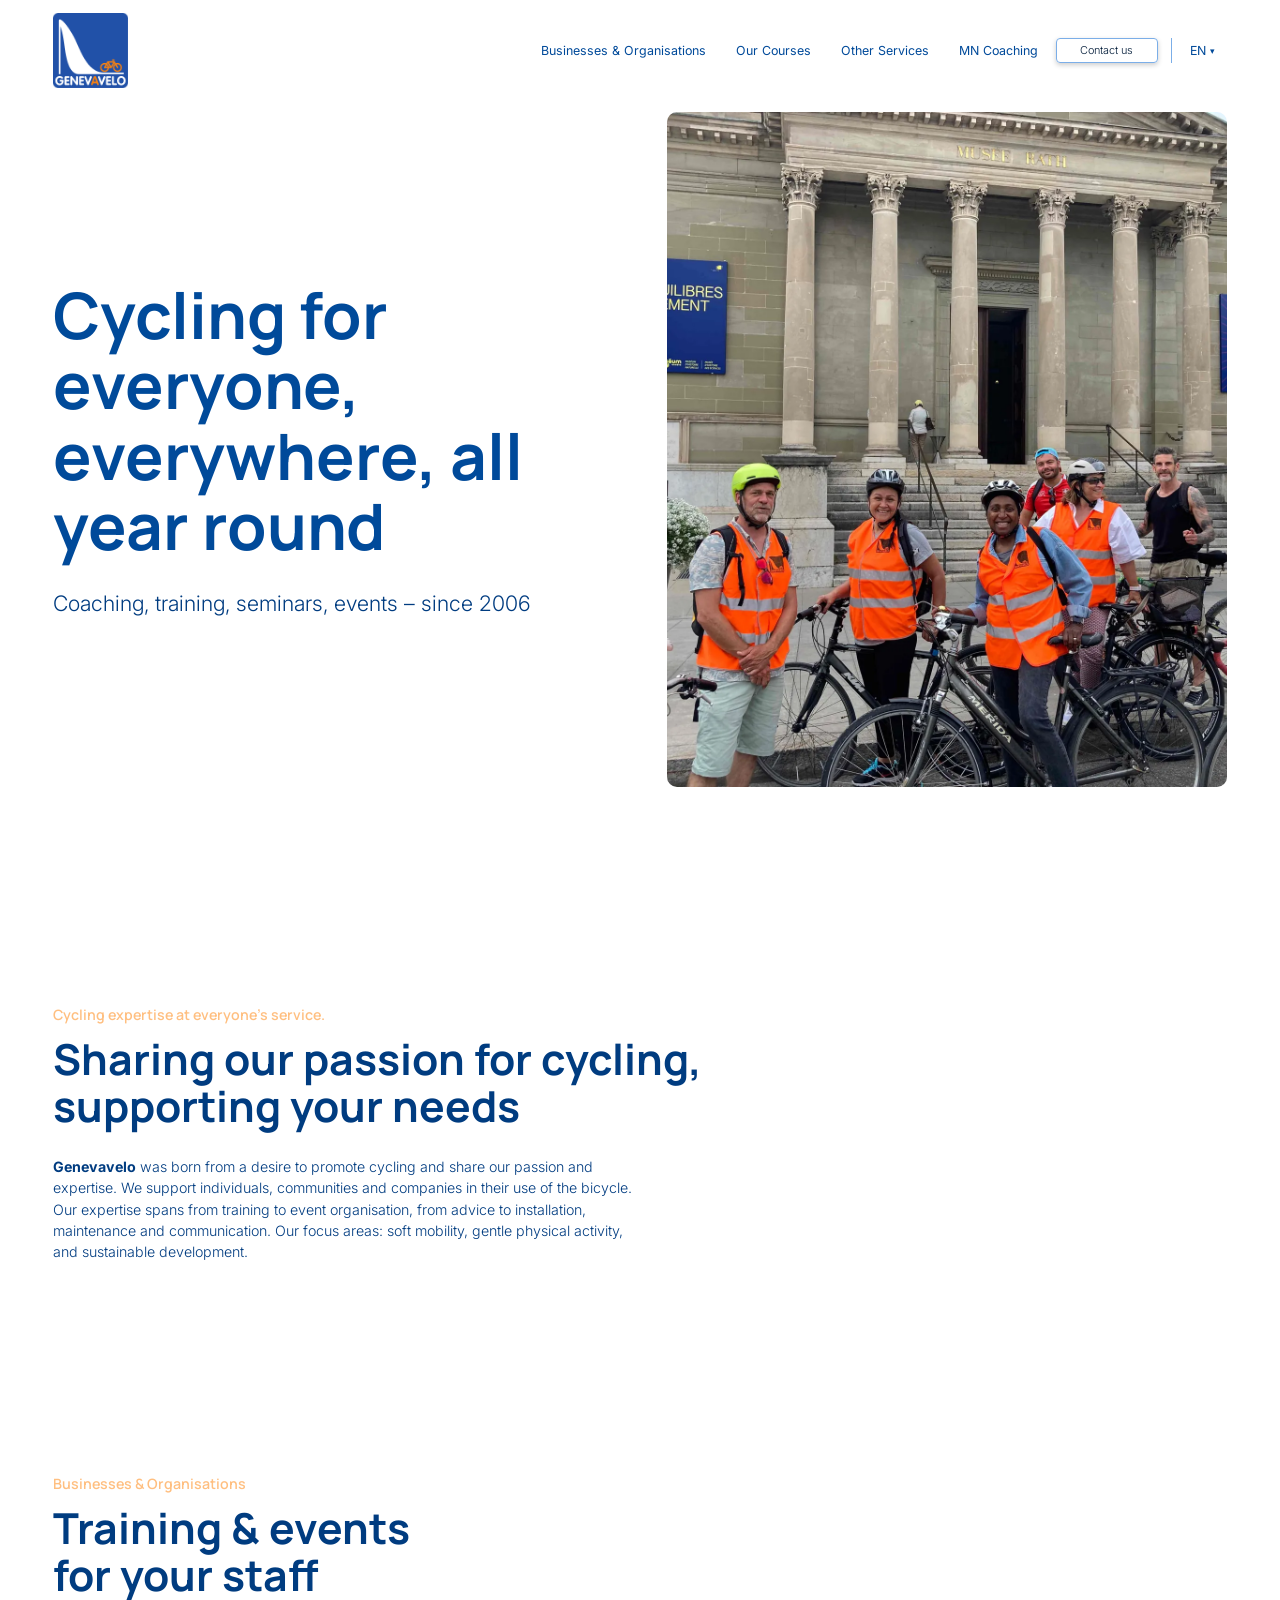
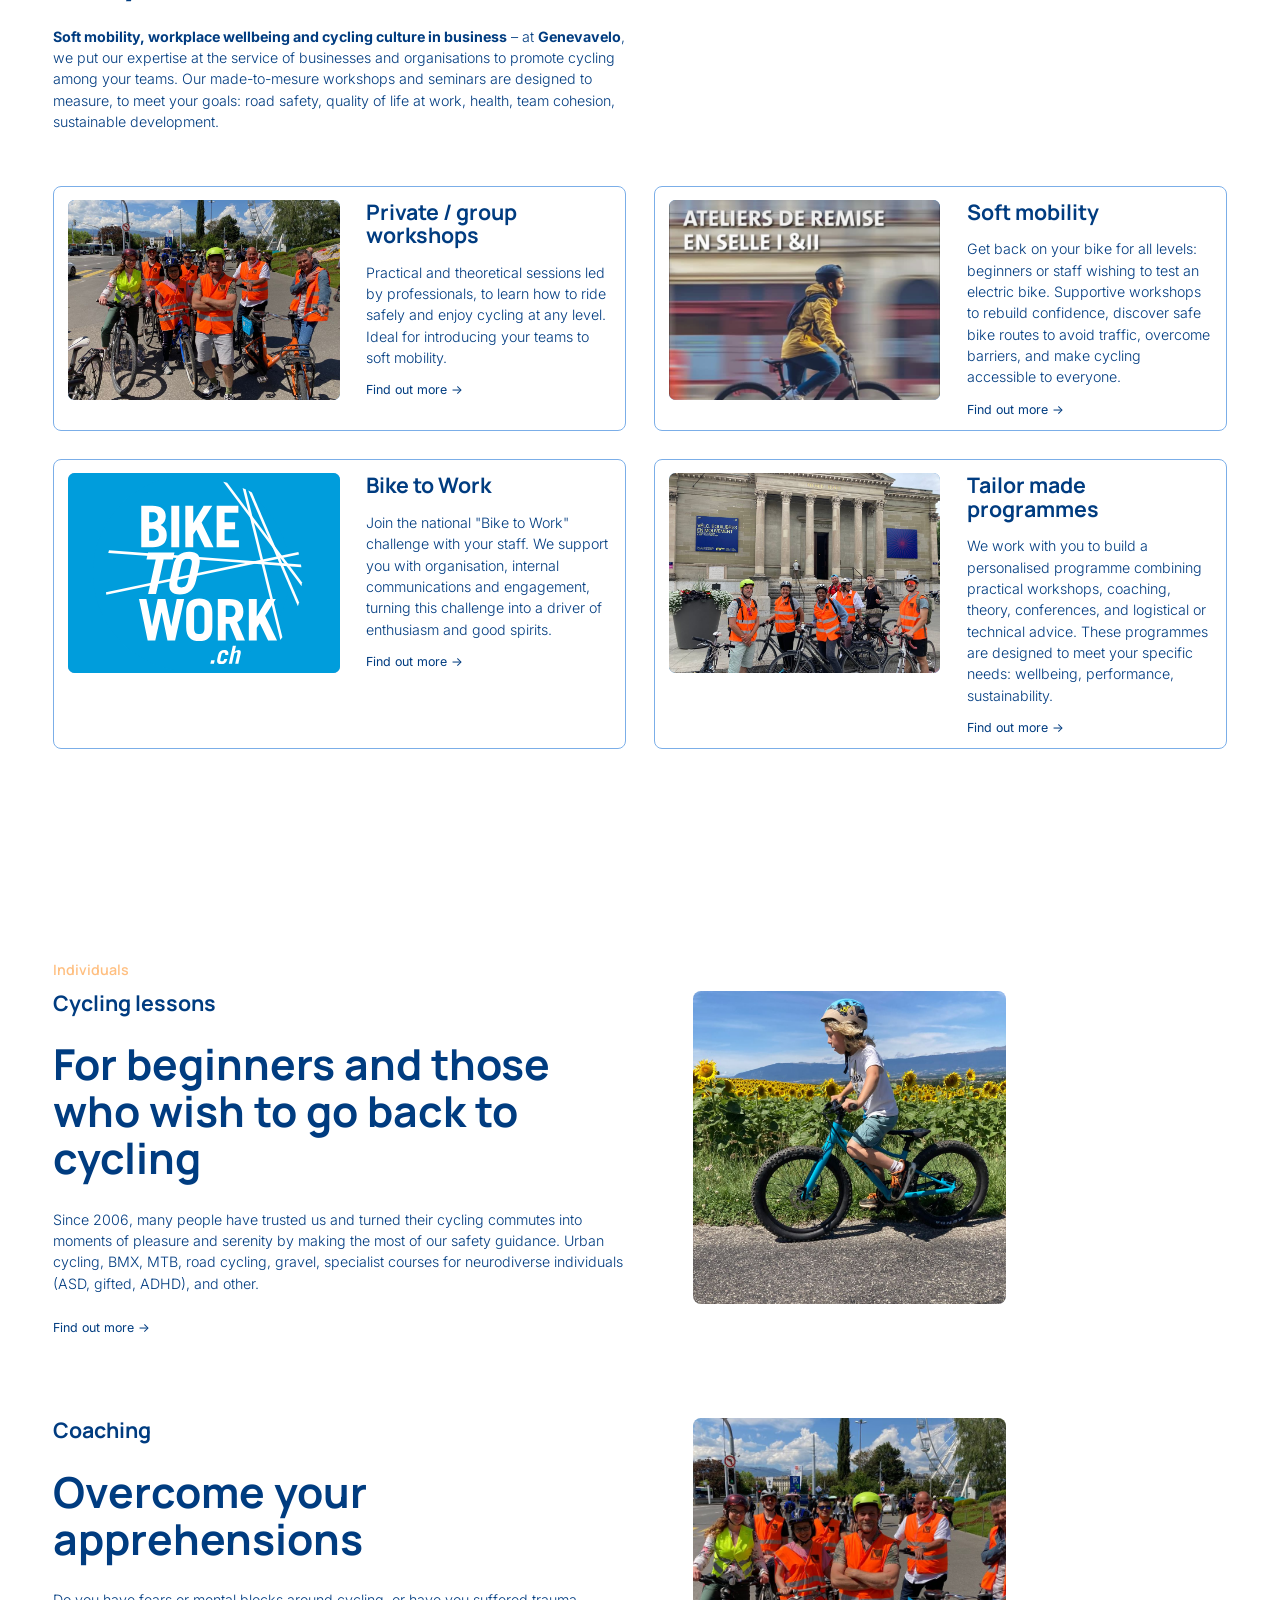
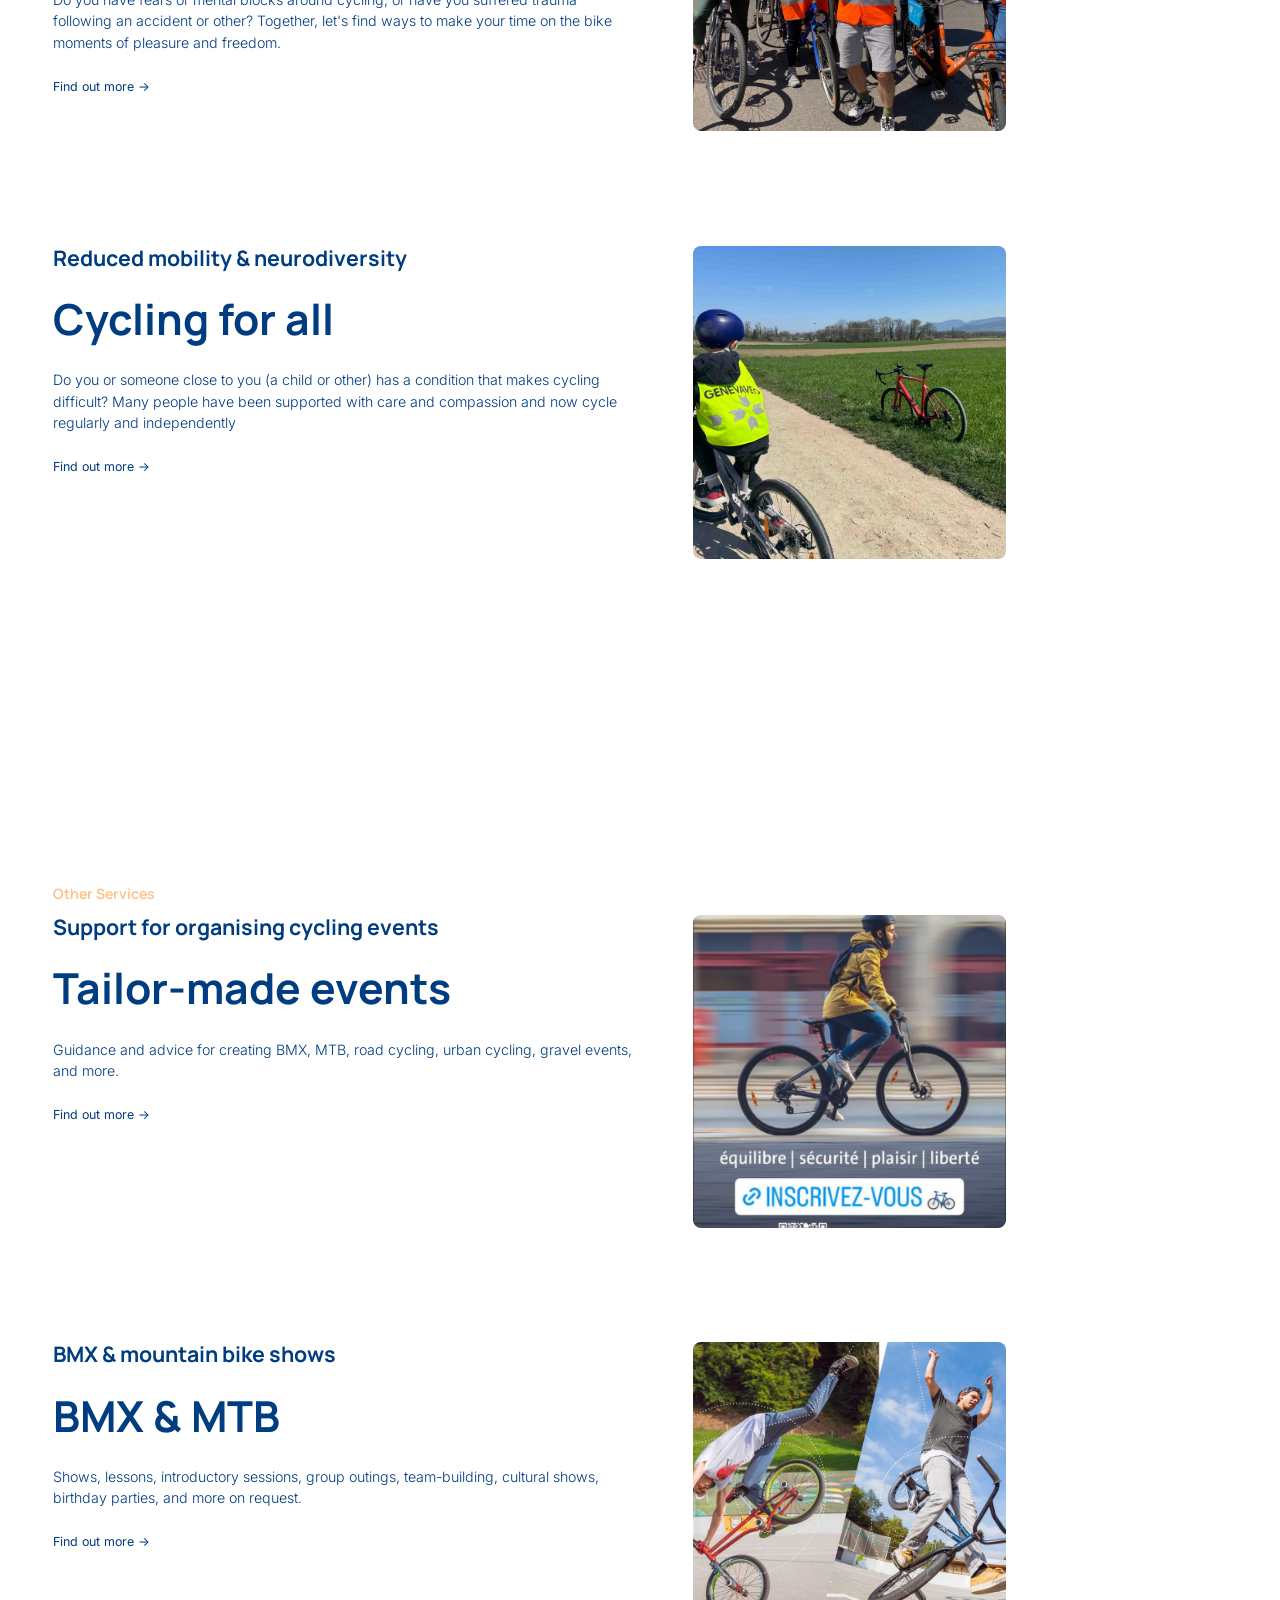
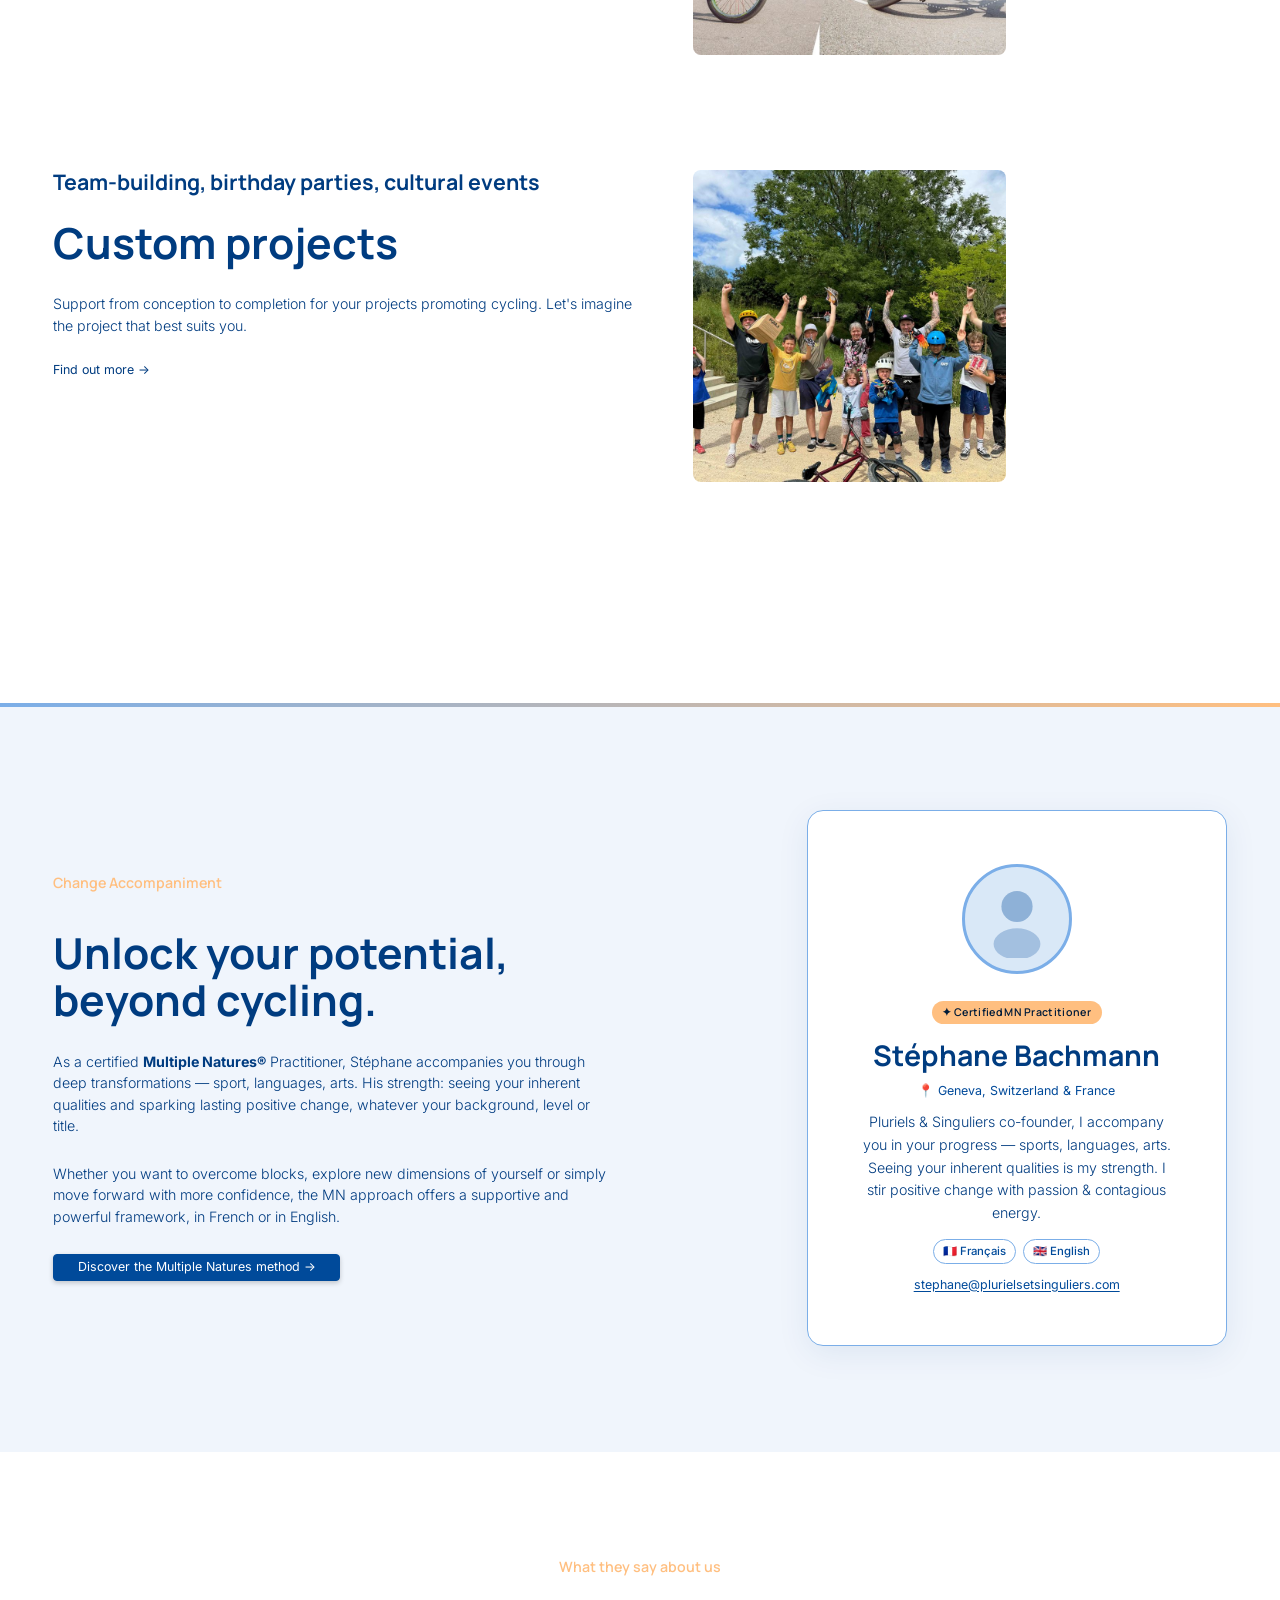
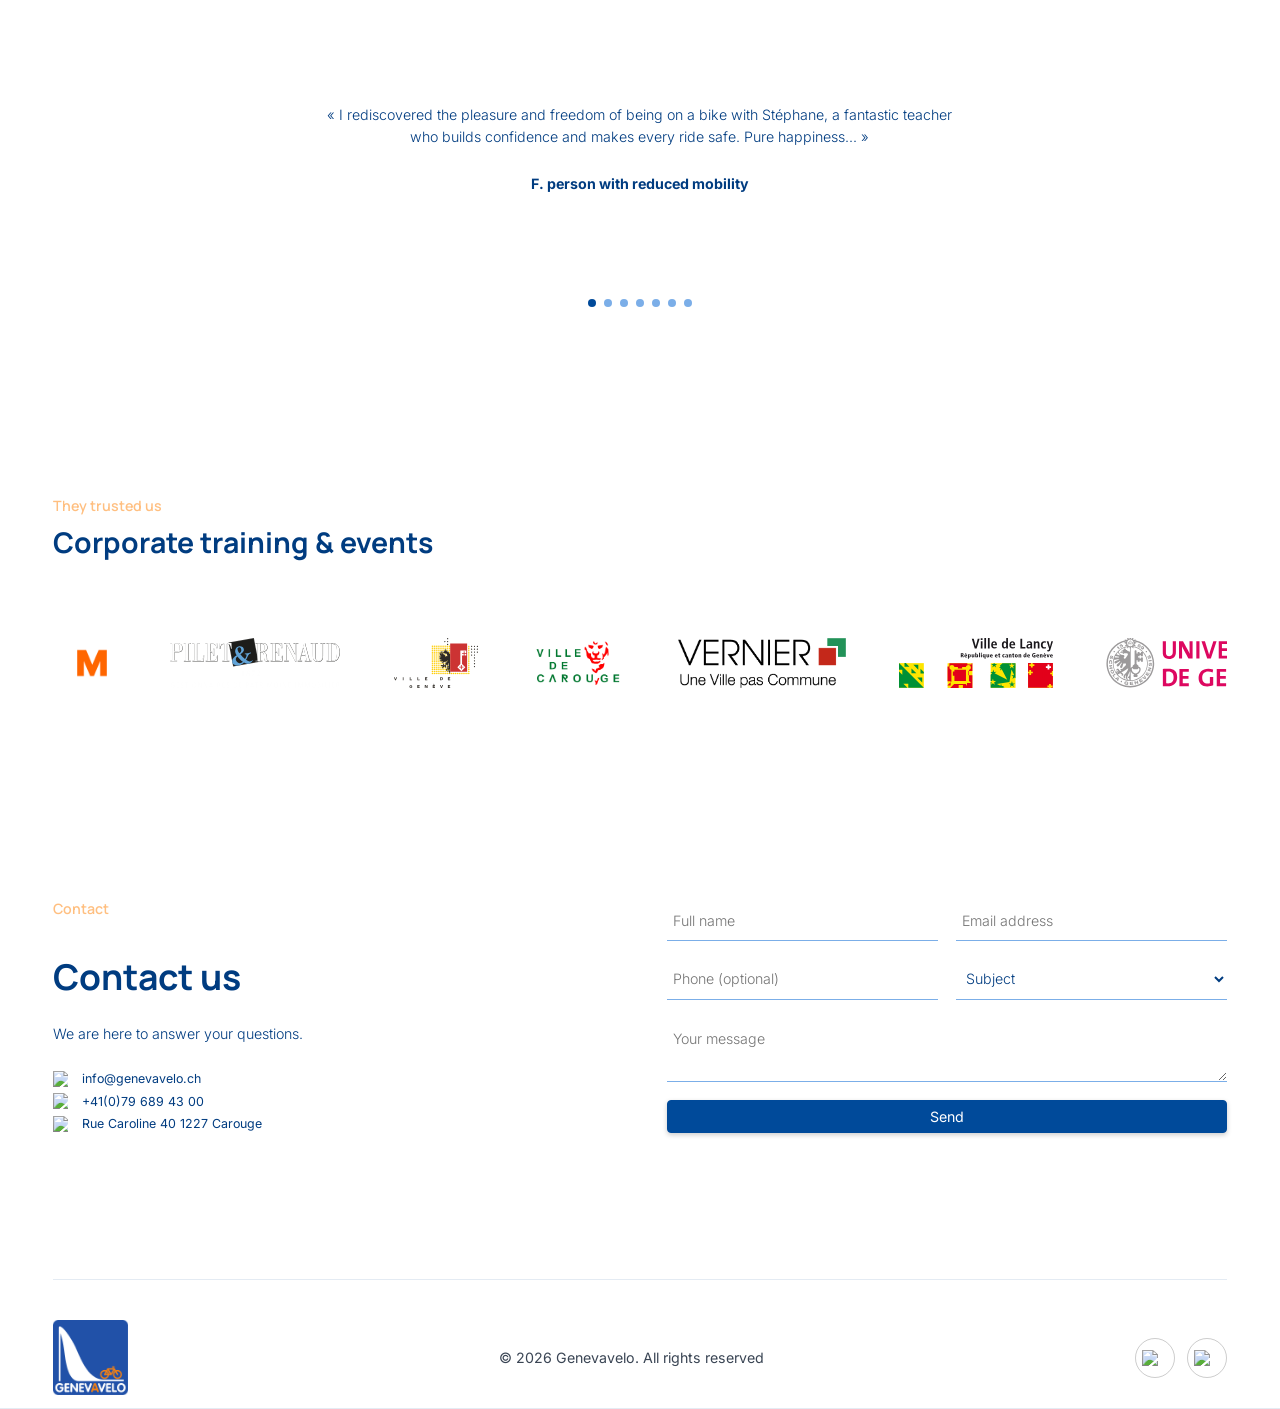
==== en/index.html @ 03e74186 "chore: initial commit of Genevavelo site - Hero split layout (text left in brand blue, image right) " ====
<!DOCTYPE html><!--  This site was created in Webflow. https://webflow.com  -->
<html data-wf-page="6853d7ccfcee439a4fee553d" data-wf-site="6853d3a682a1776f02478e51" lang="en">
<head>
  <meta charset="utf-8">
  <title>Genevavelo – Cycling Coaching &amp; Workshops in Geneva</title>
  <meta content="Cycling courses, coaching and events in Geneva. Individuals, businesses or organisations: experience cycling differently with passion, safety and enjoyment." name="description">
  <meta content="Genevavelo – Cycling Coaching &amp; Workshops in Geneva" property="og:title">
  <meta content="Cycling courses, coaching and events in Geneva. Individuals, businesses or organisations: experience cycling differently with passion, safety and enjoyment." property="og:description">
  <meta content="Genevavelo – Cycling Coaching &amp; Workshops in Geneva" property="twitter:title">
  <meta content="Cycling courses, coaching and events in Geneva. Individuals, businesses or organisations: experience cycling differently with passion, safety and enjoyment." property="twitter:description">
  <meta property="og:type" content="website">
  <meta content="summary_large_image" name="twitter:card">
  <meta content="width=device-width, initial-scale=1" name="viewport">
  <meta content="Webflow" name="generator">

  <!-- Canonical URL -->
  <link rel="canonical" href="https://www.genevavelo.ch/en/" />

  <!-- Hreflang alternates -->
  <link rel="alternate" hreflang="fr" href="https://www.genevavelo.ch/" />
  <link rel="alternate" hreflang="en" href="https://www.genevavelo.ch/en/" />
  <link rel="alternate" hreflang="x-default" href="https://www.genevavelo.ch/" />
  <link href="../css/style.css" rel="stylesheet" type="text/css">
  <script src="../js/main.js" defer></script>
  <link href="https://fonts.googleapis.com" rel="preconnect">
  <link href="https://fonts.gstatic.com" rel="preconnect" crossorigin="anonymous">
  <link rel="preload" as="style" href="https://fonts.googleapis.com/css2?family=Manrope:wght@200;300;400;500;600;700;800&family=Inter:ital,wght@0,100;0,200;0,300;0,400;0,500;0,600;0,700;0,800;0,900;1,300;1,400;1,500&display=swap" onload="this.onload=null;this.rel='stylesheet'">
  <noscript><link href="https://fonts.googleapis.com/css2?family=Manrope:wght@200;300;400;500;600;700;800&family=Inter:ital,wght@0,100;0,200;0,300;0,400;0,500;0,600;0,700;0,800;0,900;1,300;1,400;1,500&display=swap" rel="stylesheet"></noscript>
  <link href="../images/favicon.png" rel="shortcut icon" type="image/x-icon">
  <link href="../images/webclip.png" rel="apple-touch-icon">
</head>
<body>
  <div class="nav--component">
    <div data-animation="default" data-collapse="medium" data-duration="400" data-easing="ease" data-easing2="ease" role="banner" class="navbar">
      <div class="container nav--container">
        <a href="#" class="brand"></a>
        <nav role="navigation" class="nav-menu">
          <a href="#entreprises" class="nav-link">Businesses &amp; Organisations</a>
          <a href="#cours" class="nav-link">Our Courses</a>
          <a href="#autre" class="nav-link">Other Services</a>
          <a href="#accompagnement" class="nav-link">MN Coaching</a>
          <div class="nav--button__wrapper">
            <a href="#contact" class="button is--clear">
              <p class="p-sm">Contact us</p>
            </a>
          </div>
          <div class="lang-switcher" role="navigation" aria-label="Language selector">
            <button class="lang-switcher__toggle" aria-haspopup="listbox" aria-expanded="false" aria-label="Current language: English">
              <span class="lang-switcher__code">EN</span>
              <span class="lang-switcher__chevron" aria-hidden="true">▾</span>
            </button>
            <ul class="lang-switcher__menu" role="listbox">
              <li role="option" aria-selected="false">
                <a href="/" hreflang="fr" lang="fr">
                  <span>Français</span>
                </a>
              </li>
              <li role="option" aria-selected="true">
                <span class="lang-switcher__current">
                  <span>English</span>
                </span>
              </li>
            </ul>
          </div>
        </nav>
        <div class="menu-button">
          <div class="icon-2"></div>
        </div>
      </div>
    </div>
    <div class="nav--bg"></div>
  </div>
  <div class="main">
    <div class="main__wrapper">
      <section class="section--hero">
        <div class="hero__wrapper">
          <div class="container">
            <div class="hero__content">
              <div class="hero__text">
                <h1 class="hero__title">Cycling for everyone,<br>everywhere, all year round</h1>
                <p class="hero__subtitle">Coaching, training, seminars, events – since 2006</p>
              </div>
              <div class="hero__media">
                <img src="../images/cours-de-velo-a-geneve.webp" alt="Cycling lessons in Geneva" class="hero__image" fetchpriority="high">
              </div>
            </div>
          </div>
        </div>
      </section>
      <section class="section----propos">
        <div class="container">
          <div class="flexbox vertical gap--0px">
            <p class="tagline">Cycling expertise at everyone&#x27;s service.</p>
            <div class="flexbox vertical gap--30px">
              <h2>Sharing our passion for cycling,<br>supporting your needs</h2>
              <p class="_50"><strong>Genevavelo</strong> was born from a desire to promote cycling and share our passion and expertise. We support individuals, communities and companies in their use of the bicycle. Our expertise spans from training to event organisation, from advice to installation, maintenance and communication. Our focus areas: soft mobility, gentle physical activity, and sustainable development.</p>
            </div>
          </div>
        </div>
      </section>
      <section id="entreprises" class="section--entreprise">
        <div class="container">
          <div class="flexbox vertical">
            <div class="flexbox bottom">
              <div class="flexbox vertical gap--30px">
                <div>
                  <p class="tagline">Businesses &amp; Organisations</p>
                  <h2>Training &amp; events<br>for your staff</h2>
                </div>
                <p class="_50"><strong>Soft mobility, workplace wellbeing and cycling culture in business</strong> – at <strong>Genevavelo</strong>, we put our expertise at the service of businesses and organisations to promote cycling among your teams. Our made-to-mesure workshops and seminars are designed to measure, to meet your goals: road safety, quality of life at work, health, team cohesion, sustainable development.</p>
              </div>
            </div>
            <div class="card-line">
              <div class="card__wrapper"><img src="../images/IMG_9678.jpg" loading="lazy" sizes="(max-width: 767px) 100vw, (max-width: 991px) 728px, 940px" srcset="../images/IMG_9678-p-500.jpg 500w, ../images/IMG_9678-p-800.jpg 800w, ../images/IMG_9678-p-1080.jpg 1080w, ../images/IMG_9678-p-1600.jpg 1600w, ../images/IMG_9678-p-2000.jpg 2000w, ../images/IMG_9678-p-2600.jpg 2600w, ../images/IMG_9678-p-3200.jpg 3200w, ../images/IMG_9678.jpg 4032w" alt="" class="image-4">
                <div class="div-block-5">
                  <h5>Private / group workshops</h5>
                  <p>Practical and theoretical sessions led by professionals, to learn how to ride safely and enjoy cycling at any level. Ideal for introducing your teams to soft mobility.</p>
                  <a href="#contact">Find out more →</a>
                </div>
              </div>
              <div class="card__wrapper"><img src="../images/IMG_7900.PNG" loading="lazy" sizes="(max-width: 767px) 100vw, (max-width: 991px) 728px, 750px" srcset="../images/IMG_7900-p-500.png 500w, ../images/IMG_7900.PNG 750w" alt="" class="image-4">
                <div class="div-block-5">
                  <h5>Soft mobility</h5>
                  <p>Get back on your bike for all levels: beginners or staff wishing to test an electric bike. Supportive workshops to rebuild confidence, discover safe bike routes to avoid traffic, overcome barriers, and make cycling accessible to everyone.</p>
                  <a href="#contact">Find out more →</a>
                </div>
              </div>
              <div class="card__wrapper"><img src="../images/Bike_to_work_logo-1.svg" loading="lazy" alt="" class="image-4">
                <div class="div-block-5">
                  <h5>Bike to Work</h5>
                  <p>Join the national &quot;Bike to Work&quot; challenge with your staff. We support you with organisation, internal communications and engagement, turning this challenge into a driver of enthusiasm and good spirits.</p>
                  <a href="#contact">Find out more →</a>
                </div>
              </div>
              <div class="card__wrapper"><img src="../images/IMG_0040.jpg" loading="lazy" sizes="(max-width: 767px) 100vw, (max-width: 991px) 728px, 940px" srcset="../images/IMG_0040-p-500.jpg 500w, ../images/IMG_0040-p-800.jpg 800w, ../images/IMG_0040-p-1080.jpg 1080w, ../images/IMG_0040-p-1600.jpg 1600w, ../images/IMG_0040-p-2000.jpg 2000w, ../images/IMG_0040-p-2600.jpg 2600w, ../images/IMG_0040-p-3200.jpg 3200w, ../images/IMG_0040.jpg 4032w" alt="" class="image-4">
                <div class="div-block-5">
                  <h5>Tailor made programmes</h5>
                  <p>We work with you to build a personalised programme combining practical workshops, coaching, theory, conferences, and logistical or technical advice. These programmes are designed to meet your specific needs: wellbeing, performance, sustainability.</p>
                  <a href="#contact">Find out more →</a>
                </div>
              </div>
            </div>
          </div>
        </div>
      </section>
      <section class="section--particuliers" id="cours">
        <div class="container">
          <p class="tagline">Individuals</p>
          <div class="flexbox-copy-copy">
            <div class="cours--content">
              <h5>Cycling lessons</h5>
              <h2>For beginners and those who wish to go back to cycling</h2>
              <p>Since 2006, many people have trusted us and turned their cycling commutes into moments of pleasure and serenity by making the most of our safety guidance. Urban cycling, BMX, MTB, road cycling, gravel, specialist courses for neurodiverse individuals (ASD, gifted, ADHD), and other.</p>
              <a href="#contact">Find out more →</a>
            </div>
            <div class="div-block"><img src="../images/IMG_7378.jpg" loading="lazy" sizes="(max-width: 767px) 100vw, (max-width: 991px) 728px, 940px" srcset="../images/IMG_7378-p-500.jpg 500w, ../images/IMG_7378-p-800.jpg 800w, ../images/IMG_7378-p-1080.jpg 1080w, ../images/IMG_7378-p-1600.jpg 1600w, ../images/IMG_7378-p-2000.jpg 2000w, ../images/IMG_7378-p-2600.jpg 2600w, ../images/IMG_7378.jpg 3024w" alt="" class="image-5"></div>
          </div>
          <div class="flexbox-copy-copy">
            <div class="cours--content">
              <h5>Coaching</h5>
              <h2>Overcome your apprehensions</h2>
              <p>Do you have fears or mental blocks around cycling, or have you suffered trauma following an accident or other? Together, let&#x27;s find ways to make your time on the bike moments of pleasure and freedom.</p>
              <a href="#contact">Find out more →</a>
            </div>
            <div class="div-block"><img src="../images/IMG_9678.jpg" loading="lazy" sizes="(max-width: 767px) 100vw, (max-width: 991px) 728px, 940px" srcset="../images/IMG_9678-p-500.jpg 500w, ../images/IMG_9678-p-800.jpg 800w, ../images/IMG_9678-p-1080.jpg 1080w, ../images/IMG_9678-p-1600.jpg 1600w, ../images/IMG_9678-p-2000.jpg 2000w, ../images/IMG_9678-p-2600.jpg 2600w, ../images/IMG_9678-p-3200.jpg 3200w, ../images/IMG_9678.jpg 4032w" alt="" class="image-5"></div>
          </div>
          <div class="flexbox-copy-copy">
            <div class="cours--content">
              <h5>Reduced mobility &amp; neurodiversity</h5>
              <h2>Cycling for all</h2>
              <p>Do you or someone close to you (a child or other) has a condition that makes cycling difficult? Many people have been supported with care and compassion and now cycle regularly and independently</p>
              <a href="#contact">Find out more →</a>
            </div>
            <div class="div-block"><img src="../images/IMG_2867-compressed.jpg" loading="lazy" sizes="(max-width: 767px) 100vw, (max-width: 991px) 728px, 940px" srcset="../images/IMG_2867-compressed-p-500.jpg 500w, ../images/IMG_2867-compressed-p-800.jpg 800w, ../images/IMG_2867-compressed-p-1080.jpg 1080w, ../images/IMG_2867-compressed-p-1600.jpg 1600w, ../images/IMG_2867-compressed-p-2000.jpg 2000w, ../images/IMG_2867-compressed-p-2600.jpg 2600w, ../images/IMG_2867-compressed.jpg 5712w" alt="" class="image-5"></div>
          </div>
        </div>
      </section>





      <section id="autre" class="section--more">
        <div class="container">
          <p class="tagline">Other Services</p>
          <div class="flexbox-copy-copy">
            <div class="cours--content">
              <h5>Support for organising cycling events</h5>
              <h2>Tailor-made events</h2>
              <p>Guidance and advice for creating BMX, MTB, road cycling, urban cycling, gravel events, and more.</p>
              <a href="#contact">Find out more →</a>
            </div>
            <div class="div-block"><img src="../images/IMG_7900.PNG" loading="lazy" sizes="(max-width: 767px) 100vw, (max-width: 991px) 728px, 750px" srcset="../images/IMG_7900-p-500.png 500w, ../images/IMG_7900.PNG 750w" alt="" class="image-5"></div>
          </div>
          <div class="flexbox-copy-copy">
            <div class="cours--content">
              <h5>BMX &amp; mountain bike shows</h5>
              <h2>BMX &amp; MTB</h2>
              <p>Shows, lessons, introductory sessions, group outings, team-building, cultural shows, birthday parties, and more on request.</p>
              <a href="#contact">Find out more →</a>
            </div>
            <div class="div-block"><img src="../images/BMX_Flat_Gioni_Didier.JPG" loading="lazy" sizes="(max-width: 767px) 100vw, (max-width: 991px) 728px, 940px" srcset="../images/BMX_Flat_Gioni_Didier-p-500.jpg 500w, ../images/BMX_Flat_Gioni_Didier-p-800.jpg 800w, ../images/BMX_Flat_Gioni_Didier-p-1080.jpg 1080w, ../images/BMX_Flat_Gioni_Didier-p-1600.jpg 1600w, ../images/BMX_Flat_Gioni_Didier-p-2000.jpg 2000w, ../images/BMX_Flat_Gioni_Didier-p-2600.jpg 2600w, ../images/BMX_Flat_Gioni_Didier-p-3200.jpg 3200w, ../images/BMX_Flat_Gioni_Didier.JPG 4961w" alt="" class="image-5"></div>
          </div>
          <div class="flexbox-copy-copy">
            <div class="cours--content">
              <h5>Team-building, birthday parties, cultural events</h5>
              <h2>Custom projects</h2>
              <p>Support from conception to completion for your projects promoting cycling. Let&#x27;s imagine the project that best suits you.</p>
              <a href="#contact">Find out more →</a>
            </div>
            <div class="div-block"><img src="../images/IMG_0250-compressed-1.jpg" loading="lazy" sizes="(max-width: 767px) 100vw, (max-width: 991px) 728px, 940px" srcset="../images/IMG_0250-compressed-1-p-500.jpg 500w, ../images/IMG_0250-compressed-1-p-800.jpg 800w, ../images/IMG_0250-compressed-1-p-1080.jpg 1080w, ../images/IMG_0250-compressed-1-p-1600.jpg 1600w, ../images/IMG_0250-compressed-1-p-2000.jpg 2000w, ../images/IMG_0250-compressed-1-p-2600.jpg 2600w, ../images/IMG_0250-compressed-1-p-3200.jpg 3200w, ../images/IMG_0250-compressed-1.jpg 5712w" alt="" class="image-5"></div>
          </div>
        </div>
      </section>
      <section id="accompagnement" class="section--mn">
        <div class="container">
          <div class="mn__layout">
            <div class="mn__intro">
              <p class="tagline">Change Accompaniment</p>
              <h2>Unlock your potential,<br>beyond cycling.</h2>
              <p>As a certified <strong>Multiple Natures®</strong> Practitioner, Stéphane accompanies you through deep transformations — sport, languages, arts. His strength: seeing your inherent qualities and sparking lasting positive change, whatever your background, level or title.</p>
              <p>Whether you want to overcome blocks, explore new dimensions of yourself or simply move forward with more confidence, the MN approach offers a supportive and powerful framework, in French or in English.</p>
              <a href="https://plurielsetsinguliers.com/multiple-natures/#1600594300587-131dfd28-6b52" target="_blank" rel="noopener noreferrer" class="button mn__cta">Discover the Multiple Natures method →</a>
            </div>
            <div class="mn__card-wrapper">
              <div class="mn__card">
                <div class="mn__avatar">
                  <svg xmlns="http://www.w3.org/2000/svg" viewBox="0 0 100 100" fill="none" aria-hidden="true">
                    <circle cx="50" cy="34" r="20" fill="#004a9a" opacity="0.35"/>
                    <ellipse cx="50" cy="82" rx="30" ry="20" fill="#004a9a" opacity="0.25"/>
                  </svg>
                </div>
                <div class="mn__card-body">
                  <span class="mn__badge">✦ Certified MN Practitioner</span>
                  <h4 class="mn__name">Stéphane Bachmann</h4>
                  <p class="mn__location">📍 Geneva, Switzerland &amp; France</p>
                  <p class="mn__bio">Pluriels &amp; Singuliers co-founder, I accompany you in your progress — sports, languages, arts. Seeing your inherent qualities is my strength. I stir positive change with passion &amp; contagious energy.</p>
                  <div class="mn__languages">
                    <span class="mn__lang-tag">🇫🇷 Français</span>
                    <span class="mn__lang-tag">🇬🇧 English</span>
                  </div>
                  <a href="mailto:stephane@plurielsetsinguliers.com" class="mn__email-link">stephane@plurielsetsinguliers.com</a>
                </div>
              </div>
            </div>
          </div>
        </div>
      </section>
      <section class="section--review">
        <section class="container">
          <div class="flexbox vertical center gap--30">
            <p class="tagline">What they say about us</p>
            <div data-delay="7500" data-animation="slide" class="slider" data-autoplay="true" data-easing="ease" data-hide-arrows="false" data-disable-swipe="false" data-autoplay-limit="0" data-nav-spacing="3" data-duration="500" data-infinite="true">
              <div class="mask">
                <div class="slide">
                  <div class="slide__content">
                    <p class="review">« I rediscovered the pleasure and freedom of being on a bike with Stéphane, a fantastic teacher who builds confidence and makes every ride safe. Pure happiness... »</p>
                    <p class="bold">F. person with reduced mobility</p>
                  </div>
                </div>
                <div class="slide">
                  <div class="slide__content">
                    <p class="review">« Every time I cycle I am so grateful to Stéphane as it has really changed my life for the better. »</p>
                    <p class="bold">A. enthusiastic new cyclist</p>
                  </div>
                </div>
                <div class="slide">
                  <div class="slide__content">
                    <p class="review">« I first met @stephane.bachmann while I was doing a Hoffman bikes demo in Geneva in 1995 or something like that! (With @condorbmx and @steveswope). He teaches, sculpts, is a cycling guide and runs bike classes for kids here in Geneva. He talks about bikes with more romance and passion than almost anyone I&#x27;ve met and it was refreshing to be around him (after all the doom and gloom in the news lately). »</p>
                    <p class="bold">Taj Mihelich, 2000 BMX Dirt world champion</p>
                  </div>
                </div>
                <div class="slide">
                  <div class="slide__content">
                    <p class="review">« We wholeheartedly recommend Genevavelo to anyone or any business looking for cycling courses, whether individual or group. Genevavelo stands out for its availability, its attentiveness to needs, and its personalised advice that helps every client find exactly what they are looking for. Its bespoke approach is a real asset, with a wide range of offerings that meet everyone&#x27;s expectations, whether for everyday use or something more specific. In addition to offering high-quality services, Genevavelo regularly organises events and outings tailored to its clients&#x27; wishes, creating a genuine community around cycling. Its generosity and infectious passion for cycling inspire trust and make you love this activity even more. »</p>
                    <p class="bold">V. Sports Services of Vernier</p>
                  </div>
                </div>
                <div class="slide">
                  <div class="slide__content">
                    <p class="review">« The municipality of Pregny-Chambésy has collaborated with Genevavelo for BMX performances and camps for young people and it&#x27;s always a pleasure! Smiles and passion – that&#x27;s what defines Stéphane Bachmann. »</p>
                    <p class="bold">The Mayor&#x27;s Office</p>
                  </div>
                </div>
                <div class="slide">
                  <div class="slide__content">
                    <p class="review">« We have been working with Stéphane for 2 years to teach our 7-year-old autistic son to ride a bike! The situation was complex, but after lessons guided by Stéphane with his good humour and determination, our son now rides with a big smile! A huge thank you to him. »</p>
                    <p class="bold">M. a mum</p>
                  </div>
                </div>
                <div class="slide">
                  <div class="slide__content">
                    <p class="review">« I highly recommend Stéphane&#x27;s MTB lessons. Wanting to improve my downhill riding, particularly on jumps – my experience was absolutely top notch! Line-taking before jumps, body position during the jump, landing. Everything was covered and it&#x27;s allowed me to feel much more comfortable now. Many thanks for the advice, delivered with great good humour. »</p>
                    <p class="bold">P. age 48</p>
                  </div>
                </div>
              </div>
              <div class="left-arrow">
                <div class="icon"></div>
              </div>
              <div class="right-arrow">
                <div class="icon right"></div>
              </div>
              <div class="slide-nav"></div>
            </div>
          </div>
        </section>
      </section>
      <section class="section--proof">
        <div class="container">
          <p class="tagline">They trusted us</p>
          <div class="flexbox vertical">
            <h4>Corporate training &amp; events</h4>
            <div class="logo__banner">
              <div class="logo__track"><img src="../images/migros.webp" loading="lazy" alt="" class="logo__proof"><img src="../images/logo-pilet-renaud.svg" loading="lazy" alt="" class="logo__proof"><img src="../images/ville-de-genve.svg" loading="lazy" alt="" class="logo__proof"><img src="../images/Carouge.png" loading="lazy" alt="" class="logo__proof"><img src="../images/vernier.png" loading="lazy" alt="" class="logo__proof"><img src="../images/logo-lancy.svg" loading="lazy" alt="" class="logo__proof"><img src="../images/Université_de_Genève.svg" loading="lazy" alt="" class="logo__proof"><img src="../images/Commune-de-meyrin.avif" loading="lazy" alt="" class="logo__proof"><img src="../images/realise.svg" loading="lazy" alt="" class="logo__proof"><img src="../images/Département-de-linstruction-publique-de-la-culture-et-du-sport-.avif" loading="lazy" alt="" class="logo__proof"><img src="../images/antigel---logo.avif" loading="lazy" alt="" class="logo__proof"><img src="../images/fêtes-des-vignerons.svg" loading="lazy" alt="" class="logo__proof"><img src="../images/wawg.png" loading="lazy" alt="" class="logo__proof"><img src="../images/pictet-logo.png" loading="lazy" alt="" class="logo__proof"><img src="../images/mobilidee.png" loading="lazy" sizes="(max-width: 767px) 100vw, (max-width: 991px) 728px, 940px" srcset="../images/mobilidee-p-500.png 500w, ../images/mobilidee-p-800.png 800w, ../images/mobilidee-p-1080.png 1080w, ../images/mobilidee.png 3508w" alt="" class="logo__proof"><img src="../images/jep_1.avif" loading="lazy" alt="" class="logo__proof"><img src="../images/logo-Faites-Geneve.svg" loading="lazy" alt="" class="logo__proof"><img src="../images/Logo-Ciclissimo.avif" loading="lazy" alt="" class="logo__proof"><img src="../images/prégny-chambésy.svg" loading="lazy" alt="" class="logo__proof"><img src="../images/modus-2025_content.png" loading="lazy" alt="" class="logo__proof"><img src="../images/migros.webp" loading="lazy" alt="" class="logo__proof"><img src="../images/logo-pilet-renaud.svg" loading="lazy" alt="" class="logo__proof"><img src="../images/ville-de-genve.svg" loading="lazy" alt="" class="logo__proof"><img src="../images/Carouge.png" loading="lazy" alt="" class="logo__proof"><img src="../images/vernier.png" loading="lazy" alt="" class="logo__proof"><img src="../images/logo-lancy.svg" loading="lazy" alt="" class="logo__proof"><img src="../images/Université_de_Genève.svg" loading="lazy" alt="" class="logo__proof"><img src="../images/Commune-de-meyrin.avif" loading="lazy" alt="" class="logo__proof"><img src="../images/realise.svg" loading="lazy" alt="" class="logo__proof"><img src="../images/Département-de-linstruction-publique-de-la-culture-et-du-sport-.avif" loading="lazy" alt="" class="logo__proof"><img src="../images/antigel---logo.avif" loading="lazy" alt="" class="logo__proof"><img src="../images/fêtes-des-vignerons.svg" loading="lazy" alt="" class="logo__proof"><img src="../images/wawg.png" loading="lazy" alt="" class="logo__proof"><img src="../images/pictet-logo.png" loading="lazy" alt="" class="logo__proof"><img src="../images/mobilidee.png" loading="lazy" sizes="(max-width: 767px) 100vw, (max-width: 991px) 728px, 940px" srcset="../images/mobilidee-p-500.png 500w, ../images/mobilidee-p-800.png 800w, ../images/mobilidee-p-1080.png 1080w, ../images/mobilidee.png 3508w" alt="" class="logo__proof"><img src="../images/jep_1.avif" loading="lazy" alt="" class="logo__proof"><img src="../images/logo-Faites-Geneve.svg" loading="lazy" alt="" class="logo__proof"><img src="../images/Logo-Ciclissimo.avif" loading="lazy" alt="" class="logo__proof"><img src="../images/prégny-chambésy.svg" loading="lazy" alt="" class="logo__proof"><img src="../images/modus-2025_content.png" loading="lazy" alt="" class="logo__proof"></div>
            </div>
          </div>
        </div>
      </section>
      <section id="contact" class="section--contact">
        <section class="container">
          <div class="contact__wrapper">
            <div class="block _50">
              <p class="tagline">Contact</p>
              <h3>Contact us</h3>
              <p>We are here to answer your questions.</p>
              <div class="info--contact__wrapper">
                <div class="info--contact__content">
                  <div class="svg"><img src="https://img.icons8.com/?size=100&id=63598&format=png&color=002C5C"></div>
                  <a href="#">info@genevavelo.ch</a>
                </div>
                <div class="info--contact__content">
                  <div class="svg"><img src="https://img.icons8.com/?size=100&id=9659&format=png&color=002C5C"></div>
                  <a href="#">+41(0)79 689 43 00</a>
                </div>
                <div class="info--contact__content">
                  <div class="svg"><img src="https://img.icons8.com/?size=100&id=53383&format=png&color=002C5C"></div>
                  <a href="#">Rue Caroline 40 1227 Carouge</a>
                </div>
              </div>
            </div>
            <div class="block _50">
              <div class="form-block">
                <form id="contact-form" class="contact-form" action="../send-mail.php" method="post">
                  <input class="text-field" maxlength="256" name="name" placeholder="Full name" type="text" id="name" required>
                  <input class="text-field" maxlength="256" name="email" placeholder="Email address" type="email" id="email" required>
                  <input class="text-field" maxlength="256" name="phone" placeholder="Phone (optional)" type="tel" id="phone">
                  <select class="text-field" name="subject" id="subject" required>
                    <option value="">Subject</option>
                    <option value="Private lesson">Private lesson</option>
                    <option value="Corporate training">Corporate training</option>
                    <option value="Event">Event</option>
                    <option value="Request a quote">Request a quote</option>
                    <option value="Other">Other</option>
                  </select>
                  <textarea placeholder="Your message" maxlength="5000" id="message" name="message" class="text-field" required></textarea>
                  <!-- Honeypot anti-spam : invisible to humans -->
                  <div class="hp-field" aria-hidden="true">
                    <label for="website">Website</label>
                    <input type="text" name="website" id="website" tabindex="-1" autocomplete="off" value="">
                  </div>
                  <input type="hidden" name="form_time" id="form_time" value="">
                  <input type="submit" data-wait="Sending..." class="button" value="Send" id="submit-btn">
                </form>
                <div id="success-message">
                  <div>Thank you! Your message has been sent successfully. We will get back to you as soon as possible.</div>
                </div>
                <div id="error-message">
                  <div>An error occurred while sending your message. Please try again or contact us directly.</div>
                </div>
              </div>
            </div>
          </div>
        </section>
      </section>
      <section class="section--footer">
        <div class="container footer--container">
          <div class="footer-divider-two"></div>
          <div class="footer-bottom">
            <a href="#" class="brand"></a>
            <div class="footer-copyright">© <span id="copyright-year"></span> Genevavelo. All rights reserved</div>
            <div class="footer-social-block-two">
              <a href="https://www.instagram.com/genevavelo.ch/" target="_blank" rel="noopener noreferrer" class="footer-social-link">
                <div class="card--img"><img src="https://img.icons8.com/?size=100&id=87264&format=png&color=003c80"></div>
              </a>
              <a href="https://www.facebook.com/GENEVAVELO/" target="_blank" rel="noopener noreferrer" class="footer-social-link">
                <div class="card--img"><img src="https://img.icons8.com/?size=100&id=85154&format=png&color=003c80"></div>
              </a>
            </div>
          </div>
        </div>
      </section>
    </div>
    <div class="texture--bg"></div>
  </div>
</body>
</html>
---- css/style.css ----
/* ==========================================================================
   Reset (normalize.css v3.0.3 | MIT License | github.com/necolas/normalize.css)
   ========================================================================== */

html {
  font-family: sans-serif;
  -ms-text-size-adjust: 100%;
  -webkit-text-size-adjust: 100%;
}

body {
  margin: 0;
}

nav,
section {
  display: block;
}

[hidden] {
  display: none;
}

a {
  background-color: transparent;
}

a:active,
a:hover {
  outline: 0;
}

strong {
  font-weight: bold;
}

h1 {
  font-size: 2em;
  margin: 0.67em 0;
}

img {
  border: 0;
}

svg:not(:root) {
  overflow: hidden;
}

button,
input,
select,
textarea {
  color: inherit;
  font: inherit;
  margin: 0;
}

button {
  overflow: visible;
}

button,
select {
  text-transform: none;
}

button,
html input[type="button"],
input[type="reset"] {
  -webkit-appearance: button;
  cursor: pointer;
}

button[disabled],
html input[disabled] {
  cursor: default;
}

button::-moz-focus-inner,
input::-moz-focus-inner {
  border: 0;
  padding: 0;
}

input {
  line-height: normal;
}

input[type='checkbox'],
input[type='radio'] {
  box-sizing: border-box;
  padding: 0;
}

input[type='number']::-webkit-inner-spin-button,
input[type='number']::-webkit-outer-spin-button {
  height: auto;
}

input[type='search'] {
  -webkit-appearance: none;
}

input[type='search']::-webkit-search-cancel-button,
input[type='search']::-webkit-search-decoration {
  -webkit-appearance: none;
}

textarea {
  overflow: auto;
}

/* ==========================================================================
   Site
   ========================================================================== */

:root {
  --_font---p: Inter, sans-serif;
  --blue-dark: #003c80;
  --_font---h1: Manrope, sans-serif;
  --_font-sizes---h1-56px: 3.5em;
  --_font---h2: Manrope, sans-serif;
  --_font-sizes---h2-48px: 3em;
  --_font---h3: Manrope, sans-serif;
  --_font-sizes---h3-40px: 2.5em;
  --_font---h4: Manrope, sans-serif;
  --_font-sizes---h4-32px: 2em;
  --_font---h5: Manrope, sans-serif;
  --_font-sizes---h5-24px: 1.5em;
  --_font---h6: Manrope, sans-serif;
  --_font-sizes---h6-20px: 1.25em;
  --_font-sizes---p-16px: 1em;
  --_font-sizes---link-14px: .875em;
  --white: white;
  --transparent: #fff0;
  --_spacing---max-width: 1440px;
  --_spacing---120: 7.5em;
  --_spacing---60: 3.75em;
  --_spacing---15: .9375em;
  --_spacing---0: 0px;
  --_font-sizes---p-sm-14px: .875em;
  --_font---tagline: Manrope, sans-serif;
  --orange-light: #ffbf80;
  --_font-sizes---tagline-16px: 1em;
  --_spacing---7-5: .46875em;
  --_spacing---30: 1.875em;
  --blue-main: #004a9a;
  --blue-light: #7baee8;
  --black: #001b38;
  --_font---p-sm: Inter, sans-serif;
  --orange-main: #ff7a00;
  --_font---link: Inter, sans-serif;
}

*,
*:before,
*:after {
  box-sizing: border-box;
}

img {
  max-width: 100%;
  border: 0;
  display: block;
}

body {
  font-family: var(--_font---p);
  color: var(--blue-dark);
  font-size: 1vw;
  line-height: 1.5;
}

h1 {
  font-family: var(--_font---h1);
  font-size: var(--_font-sizes---h1-56px);
  margin-top: 0;
  margin-bottom: 0;
  font-weight: 700;
  line-height: 1.1;
}

h2 {
  font-family: var(--_font---h2);
  font-size: var(--_font-sizes---h2-48px);
  margin-top: 0;
  margin-bottom: 0;
  font-weight: 700;
  line-height: 1.1;
}

h3 {
  font-family: var(--_font---h3);
  font-size: var(--_font-sizes---h3-40px);
  margin-top: 0;
  margin-bottom: 0;
  font-weight: 700;
  line-height: 1.1;
}

h4 {
  font-family: var(--_font---h4);
  font-size: var(--_font-sizes---h4-32px);
  margin-top: 0;
  margin-bottom: 0;
  font-weight: 700;
  line-height: 1.1;
}

h5 {
  font-family: var(--_font---h5);
  font-size: var(--_font-sizes---h5-24px);
  margin-top: 0;
  margin-bottom: 0;
  font-weight: 700;
  line-height: 1.1;
  transition: all .2s;
}

p {
  font-size: var(--_font-sizes---p-16px);
  margin: 0;
  font-weight: 300;
}

a {
  color: var(--blue-dark);
  font-size: var(--_font-sizes---link-14px);
  line-height: 1.1;
  text-decoration: none;
}

.nav--component {
  background-color: var(--white);
  border-bottom-right-radius: 10px;
  border-bottom-left-radius: 10px;
  width: 100%;
  height: auto;
  position: fixed;
  top: 0;
  left: 0;
  right: 0;
  z-index: 1000;
  transition: transform .3s cubic-bezier(.25, .46, .45, .94);
}

/* Masquée au scroll vers le bas (js/main.js) */
.nav--component.is-hidden {
  transform: translateY(-100%);
}

.navbar {
  background-color: var(--transparent);
  height: 100%;
}

.brand {
  background-image: url('../images/logo--genava-velo.png');
  background-position: 50%;
  background-repeat: no-repeat;
  background-size: contain;
  flex: none;
  width: 6em;
  height: 6em;
}

.container {
  max-width: var(--_spacing---max-width);
  padding: var(--_spacing---120) var(--_spacing---60);
  width: 100%;
  height: 100%;
  margin-left: auto;
  margin-right: auto;
}

.container.nav--container {
  padding-top: var(--_spacing---15);
  padding-bottom: var(--_spacing---15);
  justify-content: space-between;
  align-items: center;
  max-width: none;
  display: flex;
}

.container.footer--container {
  padding-top: var(--_spacing---0);
  padding-bottom: var(--_spacing---15);
}

.p-sm {
  font-size: var(--_font-sizes---p-sm-14px);
}

.bold {
  font-weight: 700;
}

.tagline {
  margin-bottom: var(--_spacing---15);
  font-family: var(--_font---tagline);
  color: var(--orange-light);
  font-size: var(--_font-sizes---tagline-16px);
  font-weight: 600;
  line-height: 1.1;
}

.button {
  padding: var(--_spacing---7-5) var(--_spacing---30);
  border: 1px solid var(--blue-main);
  background-color: var(--blue-main);
  color: var(--white);
  border-radius: 4px;
  flex: none;
  width: auto;
  transition: all .5s cubic-bezier(.215, .61, .355, 1);
  box-shadow: 0 2px 5px #0003;
}

.button:hover {
  border-color: var(--blue-dark);
  background-color: var(--blue-dark);
}

.button:active {
  border-color: var(--blue-main);
  background-color: var(--blue-main);
  box-shadow: inset 0 2px 5px #0003;
}

.button.is--clear {
  border-color: var(--blue-light);
  background-color: var(--transparent);
  color: var(--black);
}

.button.is--clear:hover {
  border-color: var(--blue-light);
}

.button.is--clear:active {
  border-color: var(--blue-main);
}

.nav-link {
  padding: var(--_spacing---15);
  color: var(--blue-main);
}

.nav-link.is-active {
  color: var(--blue-main);
  font-weight: 600;
}

.nav--button__wrapper {
  grid-column-gap: var(--_spacing---30);
  grid-row-gap: var(--_spacing---30);
  justify-content: center;
  align-items: center;
  display: flex;
}

.nav-menu {
  grid-column-gap: var(--_spacing---7-5);
  grid-row-gap: var(--_spacing---7-5);
  justify-content: flex-end;
  align-items: center;
  margin-left: auto;
  display: flex;
}

.menu-button {
  cursor: pointer;
  display: none;
  align-items: center;
  justify-content: center;
  width: 36px;
  height: 36px;
  border-radius: 6px;
  flex-shrink: 0;
  transition: background-color 0.2s;
}

.icon-2 {
  position: relative;
  display: block;
  width: 22px;
  height: 2px;
  background-color: var(--blue-dark);
  transition: background-color 0.25s ease;
}

.icon-2::before,
.icon-2::after {
  content: '';
  position: absolute;
  left: 0;
  width: 22px;
  height: 2px;
  background-color: var(--blue-dark);
  transition: transform 0.3s ease, top 0.3s ease;
}

.icon-2::before {
  top: -7px;
}

.icon-2::after {
  top:  7px;
}

.menu-button.is-open .icon-2 {
  background-color: transparent;
}

.menu-button.is-open .icon-2::before {
  top: 0;
  transform: rotate(45deg);
}

.menu-button.is-open .icon-2::after {
  top: 0;
  transform: rotate(-45deg);
}

.section--hero {
  width: 100%;
  min-height: 100svh;
}

.hero__wrapper {
  background-color: var(--white);
  width: 100%;
  height: 100%;
}

.hero__content {
  gap: var(--_spacing---60);
  justify-content: space-between;
  align-items: center;
  width: 100%;
  height: 100%;
  min-height: calc(100svh - 2 * var(--_spacing---120));
  display: flex;
}

.hero__text {
  gap: var(--_spacing---30);
  flex-flow: column;
  flex: 1 1 50%;
  display: flex;
}

.hero__title {
  color: var(--blue-main);
  font-size: 4.5em;
}

.hero__subtitle {
  color: var(--blue-dark);
  font-size: var(--_font-sizes---h5-24px);
}

.hero__media {
  flex: 1 1 50%;
  border-radius: 10px;
  overflow: hidden;
  aspect-ratio: 4 / 5;
  max-height: 75svh;
}

.hero__image {
  object-fit: cover;
  width: 100%;
  height: 100%;
}

.is--clear {
  color: var(--white);
}

.block {
  justify-content: center;
  align-items: center;
  display: flex;
}

.block._50 {
  grid-column-gap: var(--_spacing---30);
  grid-row-gap: var(--_spacing---30);
  flex-flow: column;
  justify-content: flex-start;
  align-items: flex-start;
  width: 50%;
  display: flex;
}

.block._50.right {
  aspect-ratio: auto;
  flex: 0 auto;
  justify-content: center;
  align-items: flex-end;
  height: 100%;
}

.flexbox {
  grid-column-gap: var(--_spacing---60);
  grid-row-gap: var(--_spacing---60);
  justify-content: flex-start;
  align-items: flex-start;
  width: 100%;
  display: flex;
}

.flexbox.vertical {
  flex-flow: column;
  align-items: flex-start;
}

.flexbox.vertical.center {
  justify-content: center;
  align-items: center;
}

.flexbox.vertical.center.gap--30 {
  grid-column-gap: var(--_spacing---30);
  grid-row-gap: var(--_spacing---30);
  margin-left: auto;
  margin-right: auto;
}

.flexbox.vertical.gap--30px {
  grid-column-gap: var(--_spacing---30);
  grid-row-gap: var(--_spacing---30);
}

.flexbox.vertical.gap--0px {
  grid-column-gap: var(--_spacing---0);
  grid-row-gap: var(--_spacing---0);
}

.flexbox.bottom {
  justify-content: flex-end;
  align-items: flex-end;
}

.flexbox.center {
  justify-content: center;
  align-items: flex-start;
}

.nav--bg {
  background-color: var(--white);
  width: 100%;
  height: 100%;
  position: absolute;
  inset: 0% 0% 0% auto;
  z-index: -1;
}

.slider {
  background-color: var(--transparent);
  height: 30vh;
  cursor: grab;
  user-select: none;
}

.slider:active {
  cursor: grabbing;
}

.slide {
  height: 100%;
}

.slide__content {
  grid-column-gap: var(--_spacing---30);
  grid-row-gap: var(--_spacing---30);
  flex-flow: column;
  justify-content: center;
  align-items: center;
  width: 60%;
  height: 100%;
  margin-left: auto;
  margin-right: auto;
  display: flex;
}

.info--contact__content {
  grid-column-gap: var(--_spacing---15);
  grid-row-gap: var(--_spacing---15);
  justify-content: flex-start;
  align-items: center;
  display: flex;
}

.svg {
  width: 15px;
}

.info--contact__wrapper {
  grid-column-gap: var(--_spacing---7-5);
  grid-row-gap: var(--_spacing---7-5);
  flex-flow: column;
  justify-content: flex-start;
  align-items: flex-start;
  display: flex;
}

.form-block {
  width: 100%;
}

.contact-form {
  display: grid;
  grid-template-columns: 1fr 1fr;
  gap: 1.25em;
}

.contact-form textarea,
.contact-form input[type="submit"] {
  grid-column: 1 / -1;
}

.section--footer {
  background-color: var(--white);
  border-bottom: 1px solid #e4ebf3;
  padding: 0;
  position: relative;
}

.footer-divider-two {
  background-color: #e4ebf3;
  width: 100%;
  height: 1px;
  margin-top: 40px;
  margin-bottom: 40px;
}

.footer-bottom {
  justify-content: space-between;
  align-items: center;
  display: flex;
}

.footer-copyright {
  color: #3a4554;
}

.footer-social-block-two {
  justify-content: flex-start;
  align-items: center;
  margin-top: 0;
  margin-left: -12px;
  display: flex;
}

.footer-social-link {
  border: 1px solid #0003;
  border-radius: 50px;
  justify-content: center;
  align-items: center;
  width: 40px;
  height: 40px;
  margin-left: 12px;
  display: flex;
}

.review {
  text-align: center;
}

.icon {
  color: var(--blue-dark);
}

.card--img {
  width: 25px;
}

._50 {
  text-align: left;
  width: 50%;
}

._50.center {
  text-align: center;
}

.section--more {
  margin-top: var(--_spacing---0);
}

.section--particuliers {
  position: relative;
}

.div-block {
  flex: 0 auto;
  width: 26.04em;
  height: 26.04em;
  position: relative;
  overflow: hidden;
}

.card__wrapper {
  grid-column-gap: var(--_spacing---30);
  grid-row-gap: var(--_spacing---30);
  border: 1px solid var(--blue-light);
  background-color: var(--white);
  border-radius: 8px;
  flex-flow: row;
  align-self: stretch;
  flex: 0 auto;
  justify-content: flex-start;
  align-items: flex-start;
  width: 100%;
  height: auto;
  padding: .9375em;
  display: flex;
}

.image-4 {
  border-radius: var(--_spacing---7-5);
  object-fit: cover;
  object-position: 50% 13%;
  background-image: linear-gradient(#5396d1, #5396d1);
  flex: none;
  width: 50%;
  height: 200px;
  overflow: hidden;
}

.card-line {
  grid-column-gap: 2em;
  grid-row-gap: 2em;
  flex-flow: wrap;
  grid-template-rows: auto auto;
  grid-template-columns: 1fr 1fr;
  grid-auto-columns: 1fr;
  justify-content: center;
  align-items: center;
  width: 100%;
  height: 100%;
  display: grid;
}

.logo__track {
  margin-top: var(--_spacing---30);
  grid-column-gap: var(--_spacing---30);
  grid-row-gap: var(--_spacing---30);
  flex-flow: row;
  justify-content: space-around;
  align-items: flex-start;
  display: flex;
}

/* Défilement infini : --track-shift = moitié de la largeur, calculée par js/main.js */
.logo__track.is-scrolling {
  animation: logo-track-scroll 60s linear infinite;
}

@keyframes logo-track-scroll {
  from { transform: translateX(0); }
  to { transform: translateX(var(--track-shift)); }
}

.logo__proof {
  margin-right: var(--_spacing---15);
  margin-left: var(--_spacing---15);
  object-fit: cover;
  object-position: 50% 50%;
  flex: none;
  max-height: 50px;
}

.logo__banner {
  width: 100%;
  height: 100%;
  overflow: hidden;
}

.center {
  text-align: center;
}

.cours--content {
  grid-column-gap: var(--_spacing---30);
  grid-row-gap: var(--_spacing---30);
  text-align: left;
  flex-flow: column;
  justify-content: flex-start;
  align-items: flex-start;
  width: 50%;
  display: flex;
}

.image-5 {
  aspect-ratio: 1;
  object-fit: cover;
  border-radius: 8px;
  height: 22em;
}

.slide-nav {
  display: flex;
  gap: 8px;
  justify-content: center;
  position: relative;
  margin-top: 1em;
}

.slide-nav__dot {
  width: 8px;
  height: 8px;
  border-radius: 50%;
  background: var(--blue-light);
  cursor: pointer;
  transition: background 0.3s;
}

.slide-nav__dot.is-active {
  background: var(--blue-main);
}

.mask {
  height: 100%;
  overflow: hidden;
  position: relative;
}

.slide {
  display: none;
  height: 100%;
}

.slide.is-active {
  display: flex;
  height: 100%;
}

.text-field {
  padding: 0.75em var(--_spacing---7-5);
  border-style: none none solid;
  border-width: 1px;
  border-color: black black var(--blue-light);
  font-family: var(--_font---p-sm);
  color: var(--blue-dark);
  font-size: var(--_font-sizes---p-16px);
  background-color: #fff0;
  font-weight: 300;
  width: 100%;
  outline: none;
}

.contact__wrapper {
  grid-column-gap: var(--_spacing---60);
  grid-row-gap: var(--_spacing---60);
  justify-content: flex-start;
  align-items: flex-start;
  width: 100%;
  display: flex;
}

.contact__wrapper.vertical {
  flex-flow: column;
  align-items: flex-start;
}

.contact__wrapper.vertical.center {
  justify-content: center;
  align-items: center;
}

.contact__wrapper.vertical.center.gap--30 {
  grid-column-gap: var(--_spacing---30);
  grid-row-gap: var(--_spacing---30);
  margin-left: auto;
  margin-right: auto;
}

.contact__wrapper.vertical.gap--30px {
  grid-column-gap: var(--_spacing---30);
  grid-row-gap: var(--_spacing---30);
}

.contact__wrapper.vertical.gap--0px {
  grid-column-gap: var(--_spacing---0);
  grid-row-gap: var(--_spacing---0);
}

.contact__wrapper.bottom {
  justify-content: flex-end;
  align-items: flex-end;
}

.contact__wrapper.center {
  justify-content: center;
  align-items: flex-start;
}

.flexbox-copy-copy {
  grid-column-gap: var(--_spacing---60);
  grid-row-gap: var(--_spacing---60);
  justify-content: flex-start;
  align-items: flex-start;
  width: 100%;
  transition: all .2s;
  display: flex;
  padding-bottom:4em;
}

.flexbox-copy-copy.vertical {
  flex-flow: column;
  align-items: flex-start;
}

.flexbox-copy-copy.vertical.center {
  justify-content: center;
  align-items: center;
}

.flexbox-copy-copy.vertical.center.gap--30 {
  grid-column-gap: var(--_spacing---30);
  grid-row-gap: var(--_spacing---30);
  margin-left: auto;
  margin-right: auto;
}

.flexbox-copy-copy.vertical.gap--30px {
  grid-column-gap: var(--_spacing---30);
  grid-row-gap: var(--_spacing---30);
}

.flexbox-copy-copy.vertical.gap--0px {
  grid-column-gap: var(--_spacing---0);
  grid-row-gap: var(--_spacing---0);
}

.flexbox-copy-copy.bottom {
  justify-content: flex-end;
  align-items: flex-end;
}

.flexbox-copy-copy.center {
  justify-content: center;
  align-items: flex-start;
}

.texture--bg {
  z-index: -1;
  opacity: .03;
  background-image: url('../images/arcticons--bike2.svg');
  background-position: 50%;
  background-size: 50px 50px;
  width: 100%;
  height: 100%;
  position: fixed;
  inset: 0%;
}

.div-block-5 {
  grid-column-gap: 15px;
  grid-row-gap: 15px;
  flex-flow: column;
  display: flex;
}

@media screen and (max-width: 991px) {
  body {
    font-size: 10px;
  }

  .hero__title {
    font-size: 2.75em;
  }

  .hero__subtitle {
    font-size: 1.125em;
  }

  .nav--component {
    z-index: 100;
  }

  .brand {
    margin-right: auto;
  }

  .container {
    padding: var(--_spacing---60) var(--_spacing---15);
    max-width: none;
  }

  .nav-link {
    color: var(--blue-main);
    text-align: center;
  }

  .nav--button__wrapper {
    margin-top: 1.875em;
  }

  .nav-menu {
    background-color: var(--white);
    flex-flow: column;
    justify-content: center;
    align-items: center;
    padding: 1.875em;
    display: none;
    position: absolute;
    top: 100%;
    left: 0;
    right: 0;
    z-index: 999;
    border-radius: 0 0 10px 10px;
    box-shadow: 0 8px 24px rgba(0,0,0,0.08);
  }

  .nav-menu.is-open {
    display: flex;
  }

  .icon-2 {
    color: var(--blue-dark);
  }

  .cours--content {
    width: 50%;
  }

  .image-5 {
    border-radius: 8px;
  }

  .menu-button {
    display: flex;
    background-color: var(--white);
  }

  .menu-button.is-open {
    background-color: var(--blue-light);
  }
}

@media screen and (max-width: 767px) {
  body {
    font-size: 12px;
  }

  .container {
    padding-left: 20px;
    padding-right: 20px;
  }

  h1 {
    font-size: 28px;
  }

  h2,
  h3 {
    font-size: 20px;
  }

  h4 {
    font-size: 18px;
  }

  h5 {
    font-size: 14px;
  }

  .container {
    position: relative;
  }

  .section--hero {
    min-height: auto;
  }

  .hero__content {
    flex-flow: column;
    align-items: stretch;
    gap: var(--_spacing---30);
    min-height: auto;
  }

  .hero__title {
    font-size: 32px;
  }

  .hero__subtitle {
    font-size: 1em;
  }

  .hero__media {
    aspect-ratio: 4 / 3;
    max-height: none;
  }

  .block {
    width: 100%;
    position: static;
  }

  .block._50 {
    width: 100%;
  }

  .flexbox {
    flex-flow: row;
  }

  .flexbox.vertical.center.gap--30 {
    position: relative;
    overflow: visible;
  }

  .slider {
    width: 100%;
    height: auto;
  }

  .slide__content {
    width: 100%;
  }

  .section--footer {
    padding-left: 15px;
    padding-right: 15px;
  }

  .footer-bottom {
    flex-direction: column;
    justify-content: flex-start;
    align-items: flex-start;
  }

  .footer-copyright {
    font-size: 14px;
    line-height: 20px;
  }

  .footer-social-block-two {
    margin-top: 20px;
  }

  .footer-social-link {
    margin-left: 20px;
  }

  .icon {
    object-fit: scale-down;
  }

  ._50,
  ._50.center {
    width: 80%;
  }

  .card__wrapper {
    height: auto;
    max-height: 40vh;
  }

  .card-line {
    grid-column-gap: var(--_spacing---15);
    grid-row-gap: var(--_spacing---15);
    flex-flow: column;
    justify-content: flex-start;
    align-items: stretch;
    display: flex;
  }

  .cours--content {
    width: 75%;
  }

  .image-5 {
    object-fit: cover;
    object-position: 50% 50%;
    height: 100%;
    overflow: clip;
  }

  .contact__wrapper {
    flex-flow: wrap;
  }

  .flexbox-copy-copy {
    grid-column-gap: var(--_spacing---15);
    grid-row-gap: var(--_spacing---15);
    flex-flow: row;
  }

  .right-arrow {
    display: none;
  }

  .left-arrow {
    display: none;
  }
}

.hp-field {
  position: absolute;
  left: -9999px;
  width: 1px;
  height: 1px;
  overflow: hidden;
  opacity: 0;
  pointer-events: none;
}

.section--mn {
  background-color: #f0f5fc;
  position: relative;
  overflow: hidden;
}

.section--mn::before {
  content: '';
  position: absolute;
  top: 0;
  left: 0;
  right: 0;
  height: 4px;
  background: linear-gradient(90deg, var(--blue-light), var(--orange-light));
}

.mn__layout {
  display: flex;
  gap: var(--_spacing---60);
  justify-content: space-between;
  align-items: center;
  width: 100%;
}

.mn__intro {
  display: flex;
  flex-direction: column;
  gap: var(--_spacing---30);
  width: 50%;
}

.mn__cta {
  align-self: flex-start;
}

.mn__card-wrapper {
  width: 50%;
  display: flex;
  justify-content: flex-end;
}

.mn__card {
  background-color: var(--white);
  border: 1px solid var(--blue-light);
  border-radius: 16px;
  padding: var(--_spacing---60);
  display: flex;
  flex-direction: column;
  align-items: center;
  gap: var(--_spacing---30);
  width: 100%;
  max-width: 420px;
  box-shadow: 0 8px 32px rgba(0, 60, 128, 0.08);
  transition: transform 0.3s ease, box-shadow 0.3s ease;
}

.mn__avatar {
  width: 110px;
  height: 110px;
  border-radius: 50%;
  background-color: #d9e8f7;
  border: 3px solid var(--blue-light);
  display: flex;
  align-items: center;
  justify-content: center;
  overflow: hidden;
  flex-shrink: 0;
}

.mn__avatar svg {
  width: 75%;
  height: 75%;
}

.mn__card-body {
  display: flex;
  flex-direction: column;
  align-items: center;
  gap: 0.75em;
  text-align: center;
  width: 100%;
}

.mn__badge {
  background-color: var(--orange-light);
  color: var(--black);
  font-family: var(--_font---tagline);
  font-size: 0.75em;
  font-weight: 600;
  padding: 0.3em 1em;
  border-radius: 100px;
  display: inline-block;
  letter-spacing: 0.03em;
}

.mn__name {
  font-family: var(--_font---h4);
  font-size: var(--_font-sizes---h4-32px);
  font-weight: 700;
  color: var(--blue-dark);
  line-height: 1.1;
  margin: 0.2em 0 0;
}

.mn__location {
  font-size: var(--_font-sizes---p-sm-14px);
  color: var(--blue-main);
  font-weight: 400;
  margin: 0;
}

.mn__bio {
  font-size: var(--_font-sizes---p-16px);
  font-weight: 300;
  color: var(--blue-dark);
  line-height: 1.6;
  margin: 0;
}

.mn__languages {
  display: flex;
  gap: 0.5em;
  justify-content: center;
  flex-wrap: wrap;
  margin-top: 0.25em;
}

.mn__lang-tag {
  border: 1px solid var(--blue-light);
  color: var(--blue-main);
  font-family: var(--_font---p-sm);
  font-size: 0.8em;
  font-weight: 500;
  padding: 0.25em 0.8em;
  border-radius: 100px;
}

.mn__email-link {
  font-size: var(--_font-sizes---link-14px);
  color: var(--blue-main);
  text-decoration: underline;
  text-underline-offset: 2px;
  margin-top: 0.25em;
}

.mn__email-link:hover {
  color: var(--orange-main);
}

@media screen and (max-width: 991px) {
  .mn__layout {
    flex-direction: column;
  }

  .mn__intro,
  .mn__card-wrapper {
    width: 100%;
  }

  .mn__card-wrapper {
    justify-content: center;
  }

  .mn__card {
    max-width: 100%;
  }
}

@media screen and (max-width: 479px) {
  body {
    font-size: 14px;
  }

  p {
    font-size: .83em;
  }

  .container {
    padding-right: 20px;
    padding-left: 20px;
  }

  .hero__title {
    font-size: 28px;
  }

  .hero__content,
  .block {
    width: 100%;
  }

  .flexbox {
    flex-flow: row-reverse wrap-reverse;
  }

  .flexbox.vertical.center.gap--30 {
    justify-content: center;
    align-items: flex-start;
  }

  .slider {
    width: 100%;
    height: 60vh;
  }

  .slide__content {
    width: 100%;
  }

  .footer-bottom {
    flex-direction: column;
    justify-content: flex-start;
    align-items: flex-start;
  }

  .footer-social-block-two {
    margin-top: 20px;
  }

  .icon {
    margin-left: 0;
    margin-right: 0;
    display: none;
  }

  .icon.right {
    margin-left: auto;
    display: none;
  }

  ._50 {
    width: 100%;
  }

  ._50.center {
    text-align: left;
    width: 100%;
  }

  .section--particuliers {
    display: block;
  }

  .div-block {
    width: 18em;
    height: 18em;
    margin-left: auto;
    margin-right: auto;
    display: block;
  }

  .card__wrapper {
    flex-flow: column;
    max-height: none;
  }

  .image-4 {
    width: 100%;
  }

  .card-line {
    grid-column-gap: var(--_spacing---60);
    grid-row-gap: var(--_spacing---60);
    justify-content: center;
    align-items: center;
  }

  .center {
    text-align: left;
  }

  .cours--content {
    width: 100%;
  }

  .flexbox-copy-copy {
    grid-column-gap: var(--_spacing---30);
    grid-row-gap: var(--_spacing---30);
    flex-flow: row-reverse wrap-reverse;
    justify-content: flex-end;
    align-items: flex-start;
  }

  .flexbox-copy-copy.vertical.center.gap--30 {
    justify-content: center;
    align-items: flex-start;
  }

  .right-arrow,
  .left-arrow {
    display: none;
  }
}

/* ==========================================================================
   Sélecteur de langue
   ========================================================================== */

.lang-switcher {
  position: relative;
  display: flex;
  align-items: center;
  padding-left: var(--_spacing---7-5);
  border-left: 1px solid var(--blue-light);
  margin-left: var(--_spacing---7-5);
}

.lang-switcher__toggle {
  display: flex;
  align-items: center;
  gap: 0.3em;
  padding: var(--_spacing---7-5) var(--_spacing---15);
  background: none;
  border: none;
  cursor: pointer;
  color: var(--blue-main);
  font-family: var(--_font---link);
  font-size: var(--_font-sizes---link-14px);
  line-height: 1.1;
  border-radius: 4px;
  transition: background-color 0.2s ease;
}

.lang-switcher__toggle:hover {
  background-color: rgba(123, 174, 232, 0.15);
}

.lang-switcher__toggle:focus-visible {
  outline: 2px solid var(--blue-light);
  outline-offset: 2px;
}

.lang-switcher__chevron {
  font-size: 0.75em;
  transition: transform 0.2s ease;
  display: inline-block;
}

.lang-switcher__toggle[aria-expanded="true"] .lang-switcher__chevron {
  transform: rotate(180deg);
}

.lang-switcher__menu {
  display: none;
  position: absolute;
  top: calc(100% + 6px);
  right: 0;
  min-width: 150px;
  list-style: none;
  margin: 0;
  padding: 0.375em 0;
  background-color: var(--white);
  border: 1px solid rgba(123, 174, 232, 0.4);
  border-radius: 8px;
  box-shadow: 0 8px 24px rgba(0, 27, 56, 0.12);
  z-index: 1001;
}

.lang-switcher__menu.is-open {
  display: block;
}

.lang-switcher__menu li {
  display: flex;
  align-items: center;
}

.lang-switcher__menu li > a,
.lang-switcher__menu li > .lang-switcher__current {
  display: flex;
  align-items: center;
  gap: 0.5em;
  padding: 0.5em var(--_spacing---15);
  width: 100%;
  color: var(--blue-main);
  font-family: var(--_font---link);
  font-size: var(--_font-sizes---link-14px);
  line-height: 1.1;
  text-decoration: none;
  box-sizing: border-box;
}

.lang-switcher__menu li > a:hover,
.lang-switcher__menu li > a:focus-visible {
  background-color: rgba(123, 174, 232, 0.15);
  outline: none;
}

.lang-switcher__menu li > .lang-switcher__current {
  color: var(--blue-dark);
  font-weight: 600;
  cursor: default;
}

@media screen and (max-width: 991px) {
  .lang-switcher {
    border-left: none;
    border-top: 1px solid rgba(123, 174, 232, 0.4);
    margin-left: 0;
    padding-left: 0;
    padding-top: 0.75em;
    margin-top: 0.5em;
    width: 100%;
    justify-content: center;
  }

  .lang-switcher__menu {
    left: 50%;
    right: auto;
    transform: translateX(-50%);
  }
}

/* ==========================================================================
   Typo fluide et ajustements (ex-<style> du <head>)
   ========================================================================== */

body {
  font-size: 1.1111111111111112vw;
}

@media screen and (min-width:1440px) {
  body {
    font-size: 1rem;
  }
}

.container {
  max-width: 90em;
}

@media screen and (max-width:991px) {
  body {
    font-size: 16px;
  }
}

/* ==========================================================================
   Scrollbar masquée et liens (ex-embed du <body>)
   ========================================================================== */

body::-webkit-scrollbar {
  display: none;
}

body {
  -ms-overflow-style: none;
  scrollbar-width: none;
  overscroll-behavior-y: none;
}

a {
  color: inherit;
}

/* ==========================================================================
   Messages du formulaire : masqués par défaut, affichés par le JS
   ========================================================================== */

#success-message,
#error-message {
  display: none;
}

#success-message.is-visible,
#error-message.is-visible {
  display: block;
}
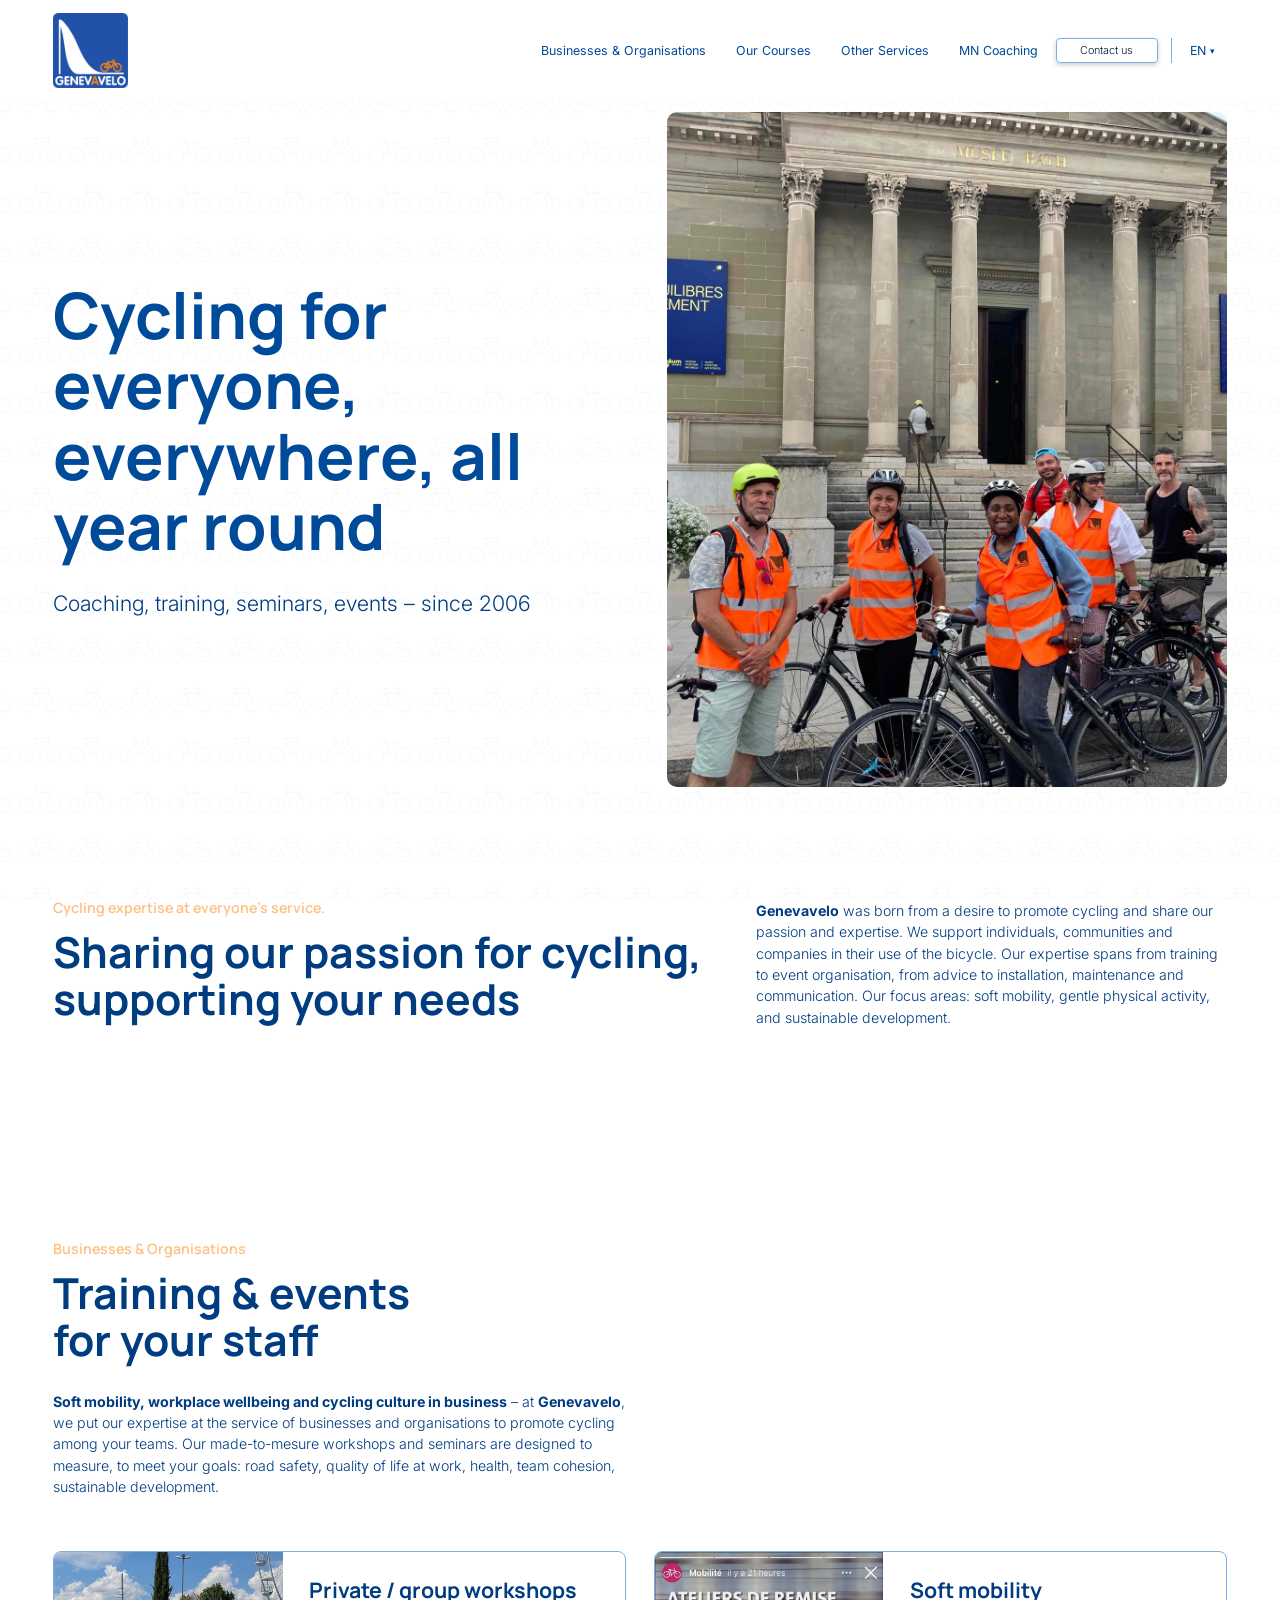
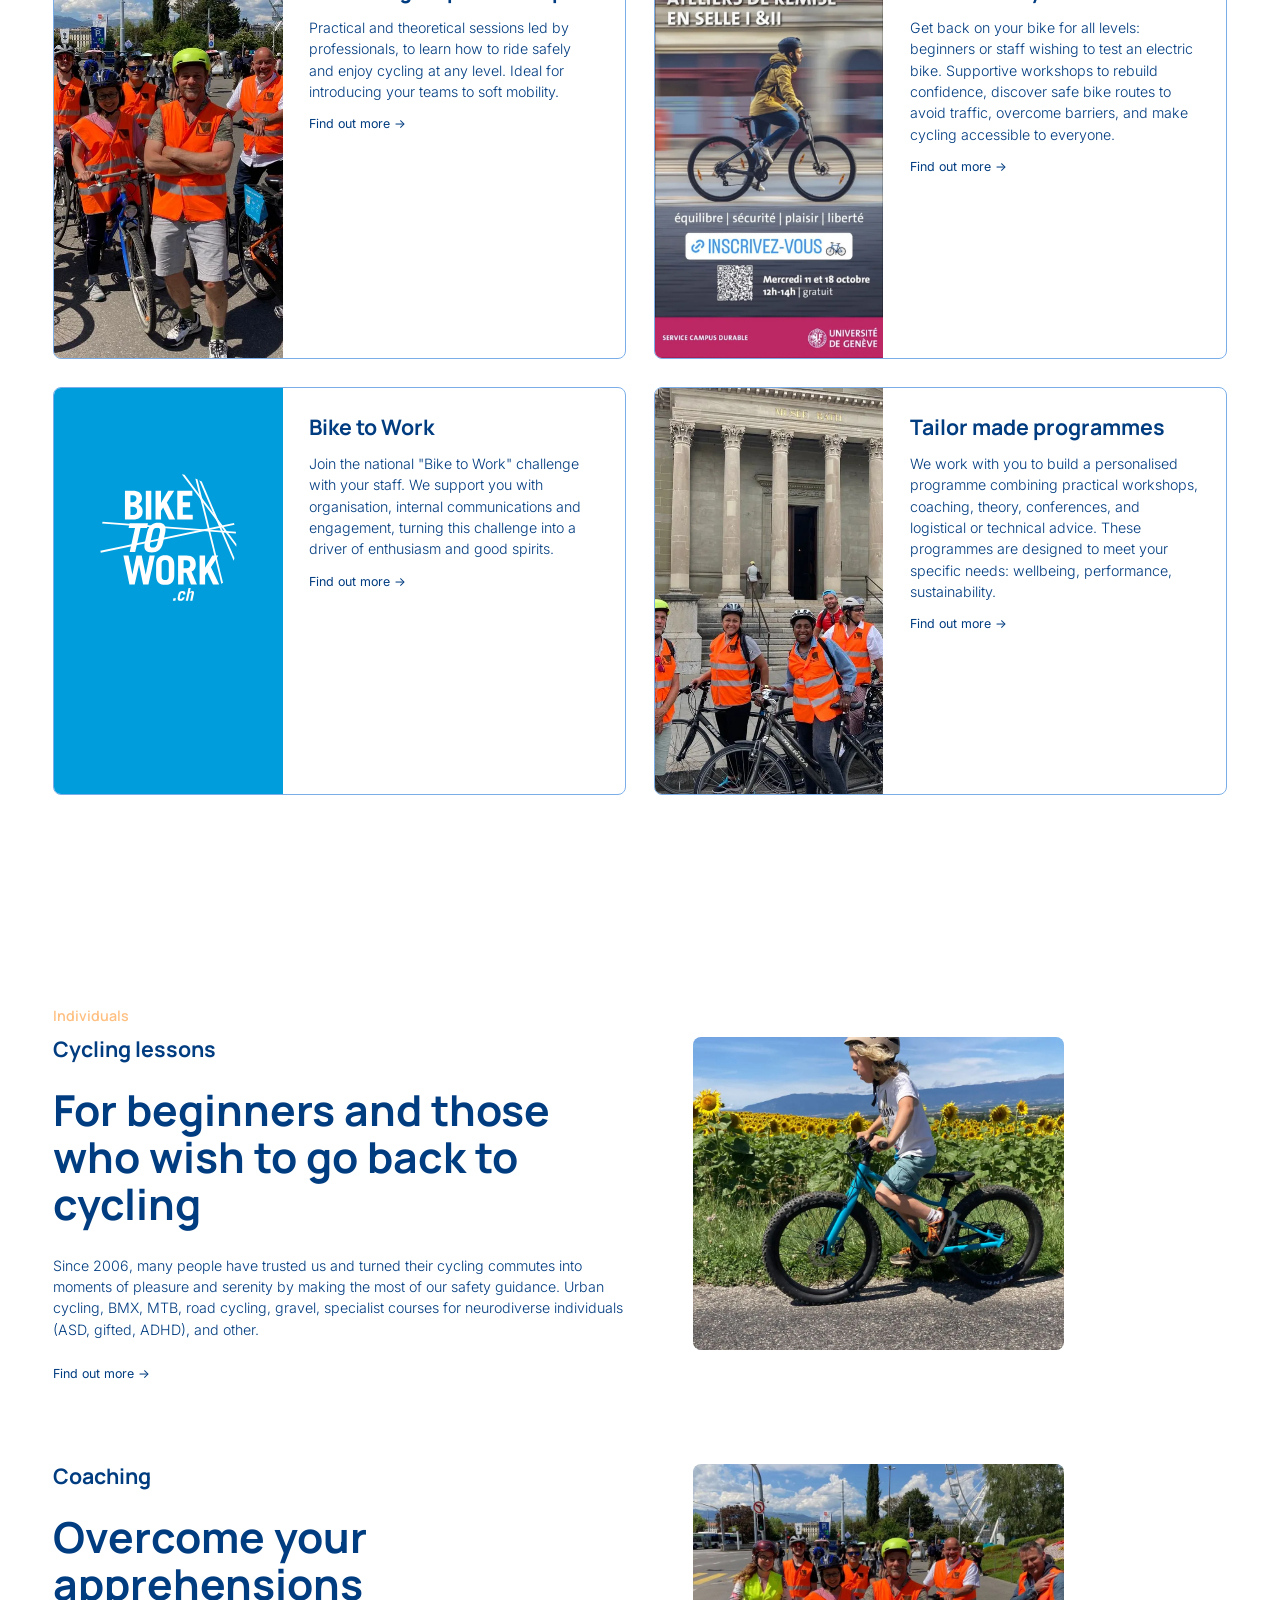
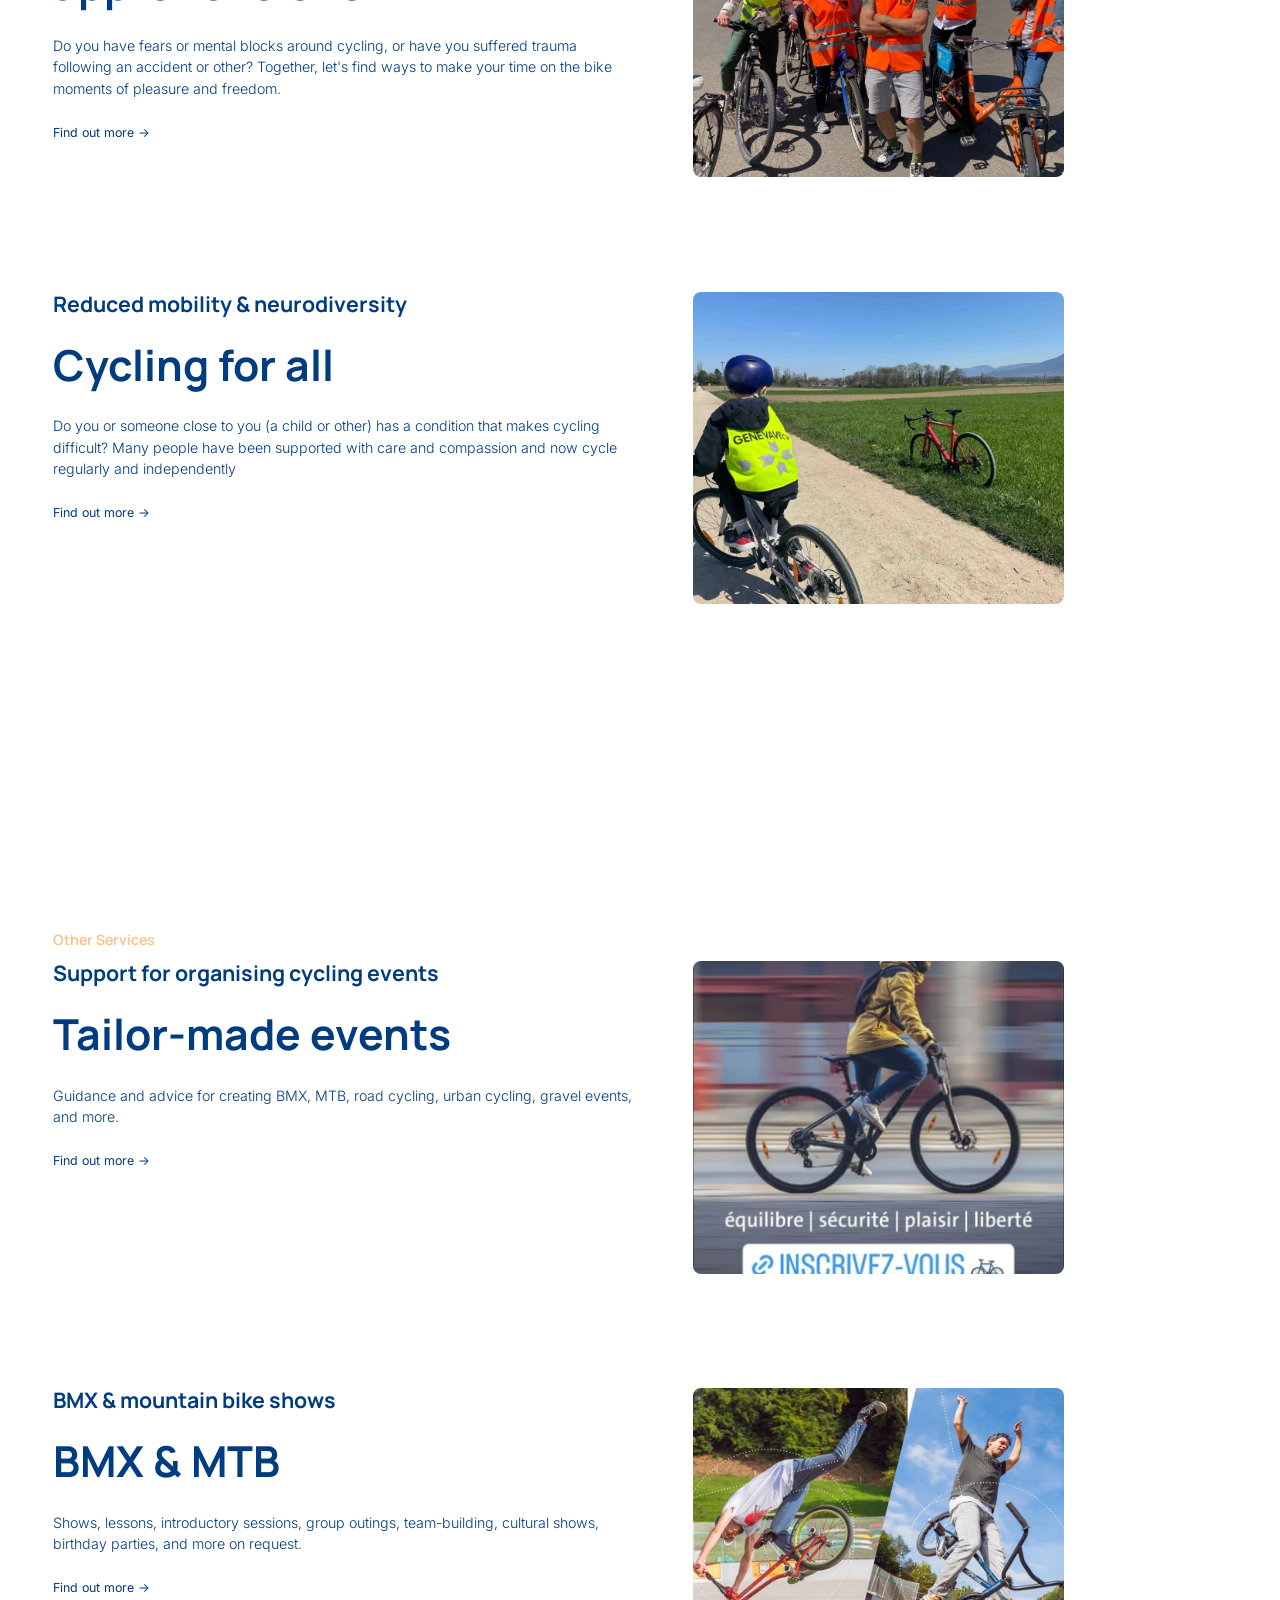
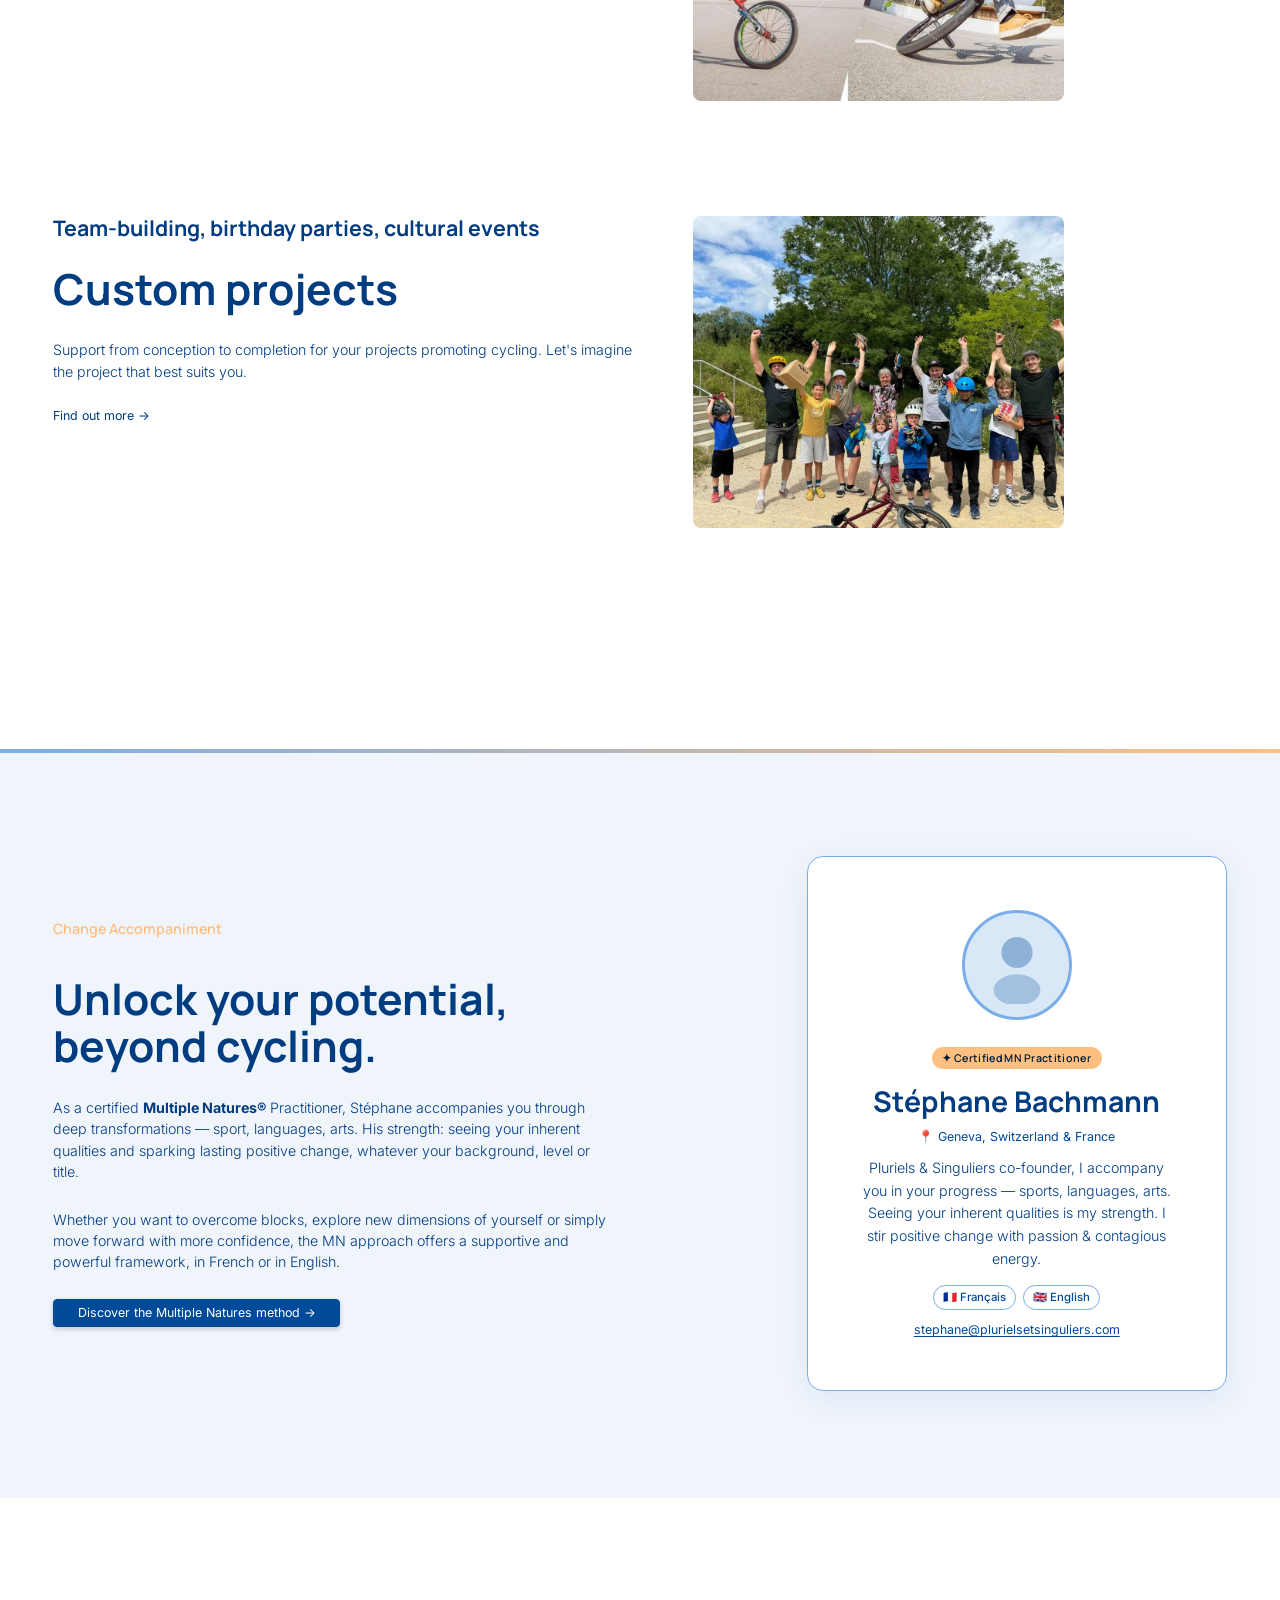
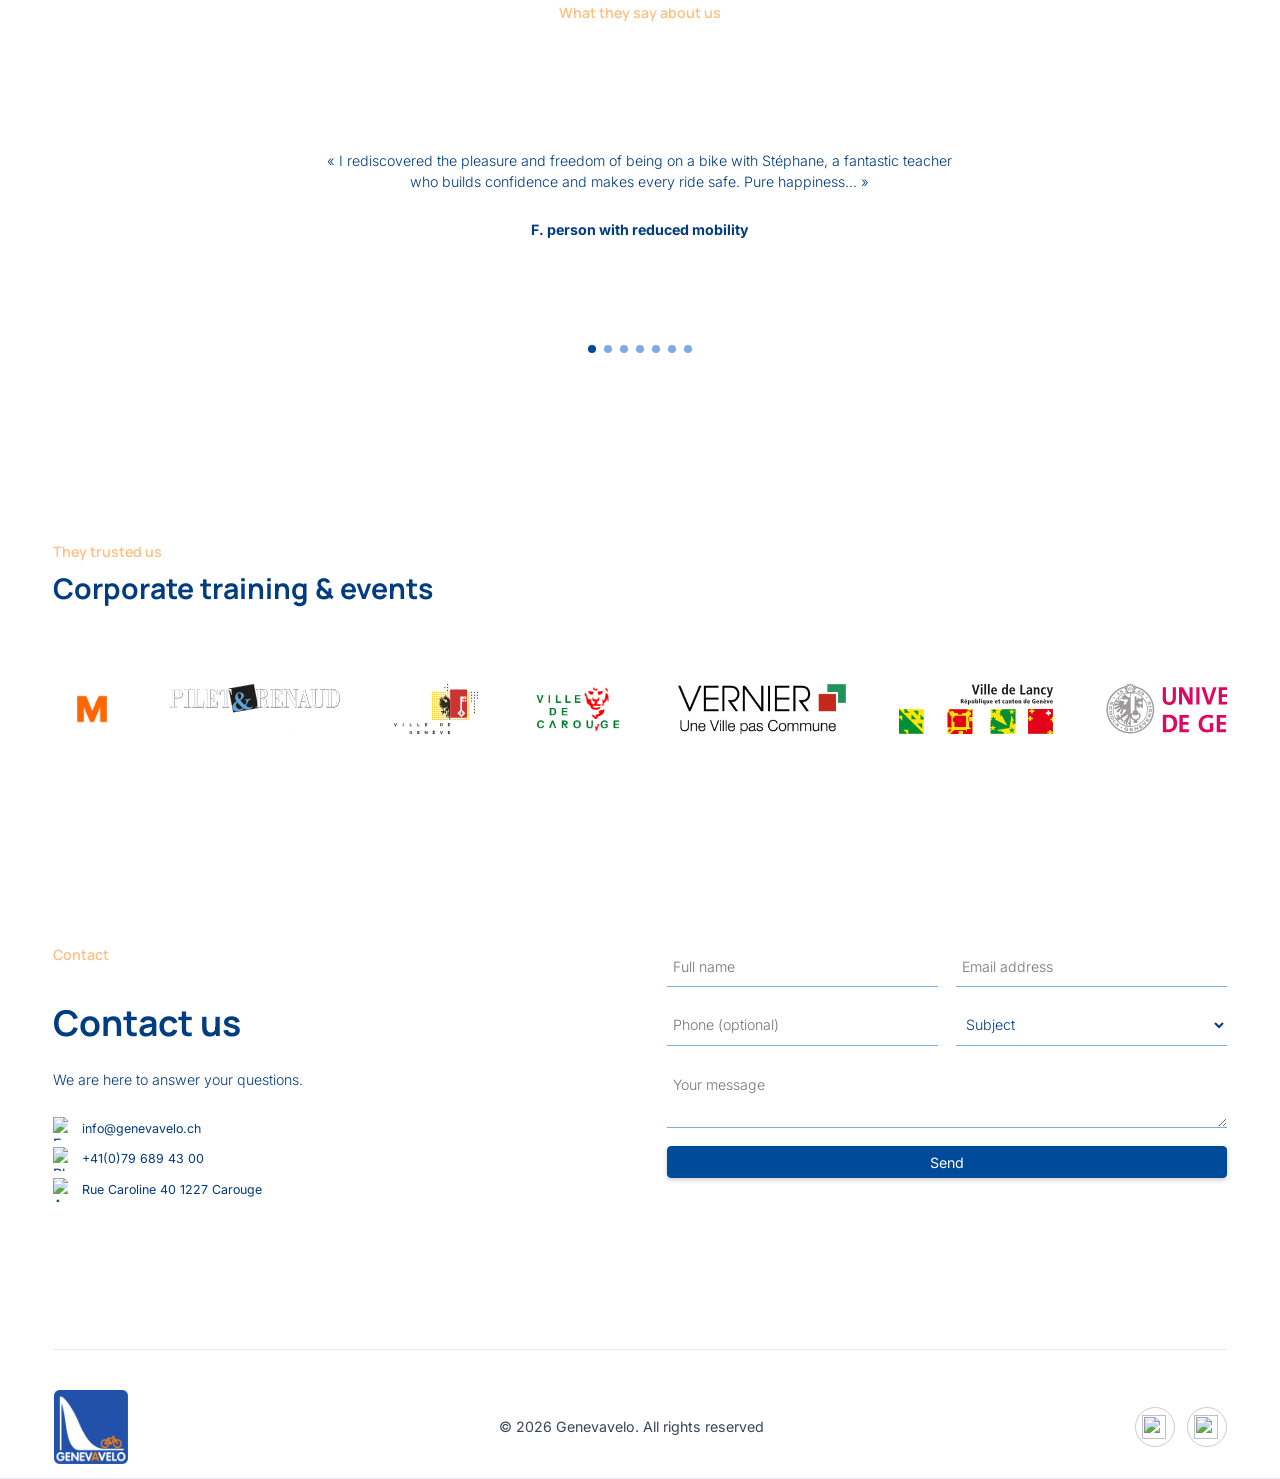
==== commit 78d2744b: "fix: align EN page with FR and remove Webflow leftovers - EN: working contact links, swapped social " ====
--- a/en/index.html
+++ b/en/index.html
@@ -1,407 +1,393 @@
-<!DOCTYPE html><!--  This site was created in Webflow. https://webflow.com  -->
-<html data-wf-page="6853d7ccfcee439a4fee553d" data-wf-site="6853d3a682a1776f02478e51" lang="en">
-<head>
-  <meta charset="utf-8">
-  <title>Genevavelo – Cycling Coaching &amp; Workshops in Geneva</title>
-  <meta content="Cycling courses, coaching and events in Geneva. Individuals, businesses or organisations: experience cycling differently with passion, safety and enjoyment." name="description">
-  <meta content="Genevavelo – Cycling Coaching &amp; Workshops in Geneva" property="og:title">
-  <meta content="Cycling courses, coaching and events in Geneva. Individuals, businesses or organisations: experience cycling differently with passion, safety and enjoyment." property="og:description">
-  <meta content="Genevavelo – Cycling Coaching &amp; Workshops in Geneva" property="twitter:title">
-  <meta content="Cycling courses, coaching and events in Geneva. Individuals, businesses or organisations: experience cycling differently with passion, safety and enjoyment." property="twitter:description">
-  <meta property="og:type" content="website">
-  <meta content="summary_large_image" name="twitter:card">
-  <meta content="width=device-width, initial-scale=1" name="viewport">
-  <meta content="Webflow" name="generator">
-
-  <!-- Canonical URL -->
-  <link rel="canonical" href="https://www.genevavelo.ch/en/" />
-
-  <!-- Hreflang alternates -->
-  <link rel="alternate" hreflang="fr" href="https://www.genevavelo.ch/" />
-  <link rel="alternate" hreflang="en" href="https://www.genevavelo.ch/en/" />
-  <link rel="alternate" hreflang="x-default" href="https://www.genevavelo.ch/" />
+<!DOCTYPE html>
+<html lang="en">
+<head>
+  <meta charset="utf-8">
+  <title>Genevavelo – Cycling Coaching &amp; Workshops in Geneva</title>
+  <meta content="Cycling courses, coaching and events in Geneva. Individuals, businesses or organisations: experience cycling differently with passion, safety and enjoyment." name="description">
+  <meta content="Genevavelo – Cycling Coaching &amp; Workshops in Geneva" property="og:title">
+  <meta content="Cycling courses, coaching and events in Geneva. Individuals, businesses or organisations: experience cycling differently with passion, safety and enjoyment." property="og:description">
+  <meta content="Genevavelo – Cycling Coaching &amp; Workshops in Geneva" property="twitter:title">
+  <meta content="Cycling courses, coaching and events in Geneva. Individuals, businesses or organisations: experience cycling differently with passion, safety and enjoyment." property="twitter:description">
+  <meta property="og:type" content="website">
+  <meta content="summary_large_image" name="twitter:card">
+  <meta content="width=device-width, initial-scale=1" name="viewport">
+
+  <!-- Canonical URL -->
+  <link rel="canonical" href="https://www.genevavelo.ch/en/" />
+
+  <!-- Hreflang alternates -->
+  <link rel="alternate" hreflang="fr" href="https://www.genevavelo.ch/" />
+  <link rel="alternate" hreflang="en" href="https://www.genevavelo.ch/en/" />
+  <link rel="alternate" hreflang="x-default" href="https://www.genevavelo.ch/" />
   <link href="../css/style.css" rel="stylesheet" type="text/css">
   <script src="../js/main.js" defer></script>
-  <link href="https://fonts.googleapis.com" rel="preconnect">
+  <link rel="preload" as="image" href="../images/cours-de-velo-a-geneve.webp" fetchpriority="high">
+  <link href="https://fonts.googleapis.com" rel="preconnect">
   <link href="https://fonts.gstatic.com" rel="preconnect" crossorigin="anonymous">
   <link rel="preload" as="style" href="https://fonts.googleapis.com/css2?family=Manrope:wght@200;300;400;500;600;700;800&family=Inter:ital,wght@0,100;0,200;0,300;0,400;0,500;0,600;0,700;0,800;0,900;1,300;1,400;1,500&display=swap" onload="this.onload=null;this.rel='stylesheet'">
-  <noscript><link href="https://fonts.googleapis.com/css2?family=Manrope:wght@200;300;400;500;600;700;800&family=Inter:ital,wght@0,100;0,200;0,300;0,400;0,500;0,600;0,700;0,800;0,900;1,300;1,400;1,500&display=swap" rel="stylesheet"></noscript>--
-  <link href="../images/favicon.png" rel="shortcut icon" type="image/x-icon">
-  <link href="../images/webclip.png" rel="apple-touch-icon">-
-</head>
-<body>
-  <div class="nav--component">
-    <div data-animation="default" data-collapse="medium" data-duration="400" data-easing="ease" data-easing2="ease" role="banner" class="navbar">
-      <div class="container nav--container">
-        <a href="#" class="brand"></a>
-        <nav role="navigation" class="nav-menu">
-          <a href="#entreprises" class="nav-link">Businesses &amp; Organisations</a>
-          <a href="#cours" class="nav-link">Our Courses</a>
-          <a href="#autre" class="nav-link">Other Services</a>
-          <a href="#accompagnement" class="nav-link">MN Coaching</a>
-          <div class="nav--button__wrapper">
-            <a href="#contact" class="button is--clear">
-              <p class="p-sm">Contact us</p>
-            </a>
-          </div>
-          <div class="lang-switcher" role="navigation" aria-label="Language selector">
-            <button class="lang-switcher__toggle" aria-haspopup="listbox" aria-expanded="false" aria-label="Current language: English">-
-              <span class="lang-switcher__code">EN</span>
-              <span class="lang-switcher__chevron" aria-hidden="true">▾</span>
-            </button>
-            <ul class="lang-switcher__menu" role="listbox">
-              <li role="option" aria-selected="false">
-                <a href="/" hreflang="fr" lang="fr">-
-                  <span>Français</span>
-                </a>
-              </li>
-              <li role="option" aria-selected="true">
-                <span class="lang-switcher__current">-
-                  <span>English</span>
-                </span>
-              </li>
-            </ul>
-          </div>
-        </nav>
-        <div class="menu-button">
-          <div class="icon-2"></div>
-        </div>
-      </div>
-    </div>
-    <div class="nav--bg"></div>-
-  </div>
-  <div class="main">-
-    <div class="main__wrapper">
-      <section class="section--hero">
-        <div class="hero__wrapper">
-          <div class="container">
-            <div class="hero__content">
-              <div class="hero__text">
-                <h1 class="hero__title">Cycling for everyone,<br>everywhere, all year round</h1>
-                <p class="hero__subtitle">Coaching, training, seminars, events – since 2006</p>
-              </div>
-              <div class="hero__media">
-                <img src="../images/cours-de-velo-a-geneve.webp" alt="Cycling lessons in Geneva" class="hero__image" fetchpriority="high">
-              </div>
-            </div>
-          </div>
-        </div>
-      </section>
-      <section class="section----propos">
-        <div class="container">
-          <div class="flexbox vertical gap--0px">
-            <p class="tagline">Cycling expertise at everyone&#x27;s service.</p>
-            <div class="flexbox vertical gap--30px">
-              <h2>Sharing our passion for cycling,<br>supporting your needs</h2>
-              <p class="_50"><strong>Genevavelo</strong> was born from a desire to promote cycling and share our passion and expertise. We support individuals, communities and companies in their use of the bicycle. Our expertise spans from training to event organisation, from advice to installation, maintenance and communication. Our focus areas: soft mobility, gentle physical activity, and sustainable development.</p>
-            </div>
-          </div>
-        </div>
-      </section>
-      <section id="entreprises" class="section--entreprise">
-        <div class="container">
-          <div class="flexbox vertical">
-            <div class="flexbox bottom">
-              <div class="flexbox vertical gap--30px">
-                <div>
-                  <p class="tagline">Businesses &amp; Organisations</p>
-                  <h2>Training &amp; events<br>for your staff</h2>
-                </div>
-                <p class="_50"><strong>Soft mobility, workplace wellbeing and cycling culture in business</strong> – at <strong>Genevavelo</strong>, we put our expertise at the service of businesses and organisations to promote cycling among your teams. Our made-to-mesure workshops and seminars are designed to measure, to meet your goals: road safety, quality of life at work, health, team cohesion, sustainable development.</p>
-              </div>
-            </div>
-            <div class="card-line">
-              <div class="card__wrapper"><img src="../images/IMG_9678.jpg" loading="lazy" sizes="(max-width: 767px) 100vw, (max-width: 991px) 728px, 940px" srcset="../images/IMG_9678-p-500.jpg 500w, ../images/IMG_9678-p-800.jpg 800w, ../images/IMG_9678-p-1080.jpg 1080w, ../images/IMG_9678-p-1600.jpg 1600w, ../images/IMG_9678-p-2000.jpg 2000w, ../images/IMG_9678-p-2600.jpg 2600w, ../images/IMG_9678-p-3200.jpg 3200w, ../images/IMG_9678.jpg 4032w" alt="" class="image-4">
-                <div class="div-block-5">
-                  <h5>Private / group workshops</h5>
-                  <p>Practical and theoretical sessions led by professionals, to learn how to ride safely and enjoy cycling at any level. Ideal for introducing your teams to soft mobility.</p>
-                  <a href="#contact">Find out more →</a>
-                </div>
-              </div>
-              <div class="card__wrapper"><img src="../images/IMG_7900.PNG" loading="lazy" sizes="(max-width: 767px) 100vw, (max-width: 991px) 728px, 750px" srcset="../images/IMG_7900-p-500.png 500w, ../images/IMG_7900.PNG 750w" alt="" class="image-4">
-                <div class="div-block-5">
-                  <h5>Soft mobility</h5>
-                  <p>Get back on your bike for all levels: beginners or staff wishing to test an electric bike. Supportive workshops to rebuild confidence, discover safe bike routes to avoid traffic, overcome barriers, and make cycling accessible to everyone.</p>
-                  <a href="#contact">Find out more →</a>
-                </div>
-              </div>
-              <div class="card__wrapper"><img src="../images/Bike_to_work_logo-1.svg" loading="lazy" alt="" class="image-4">
-                <div class="div-block-5">
-                  <h5>Bike to Work</h5>
-                  <p>Join the national &quot;Bike to Work&quot; challenge with your staff. We support you with organisation, internal communications and engagement, turning this challenge into a driver of enthusiasm and good spirits.</p>
-                  <a href="#contact">Find out more →</a>
-                </div>
-              </div>
-              <div class="card__wrapper"><img src="../images/IMG_0040.jpg" loading="lazy" sizes="(max-width: 767px) 100vw, (max-width: 991px) 728px, 940px" srcset="../images/IMG_0040-p-500.jpg 500w, ../images/IMG_0040-p-800.jpg 800w, ../images/IMG_0040-p-1080.jpg 1080w, ../images/IMG_0040-p-1600.jpg 1600w, ../images/IMG_0040-p-2000.jpg 2000w, ../images/IMG_0040-p-2600.jpg 2600w, ../images/IMG_0040-p-3200.jpg 3200w, ../images/IMG_0040.jpg 4032w" alt="" class="image-4">
-                <div class="div-block-5">
-                  <h5>Tailor made programmes</h5>
-                  <p>We work with you to build a personalised programme combining practical workshops, coaching, theory, conferences, and logistical or technical advice. These programmes are designed to meet your specific needs: wellbeing, performance, sustainability.</p>
-                  <a href="#contact">Find out more →</a>
-                </div>
-              </div>
-            </div>
-          </div>
-        </div>
-      </section>
-      <section class="section--particuliers" id="cours">
-        <div class="container">
-          <p class="tagline">Individuals</p>
-          <div class="flexbox-copy-copy">
-            <div class="cours--content">
-              <h5>Cycling lessons</h5>
-              <h2>For beginners and those who wish to go back to cycling</h2>
-              <p>Since 2006, many people have trusted us and turned their cycling commutes into moments of pleasure and serenity by making the most of our safety guidance. Urban cycling, BMX, MTB, road cycling, gravel, specialist courses for neurodiverse individuals (ASD, gifted, ADHD), and other.</p>
-              <a href="#contact">Find out more →</a>
-            </div>
-            <div class="div-block"><img src="../images/IMG_7378.jpg" loading="lazy" sizes="(max-width: 767px) 100vw, (max-width: 991px) 728px, 940px" srcset="../images/IMG_7378-p-500.jpg 500w, ../images/IMG_7378-p-800.jpg 800w, ../images/IMG_7378-p-1080.jpg 1080w, ../images/IMG_7378-p-1600.jpg 1600w, ../images/IMG_7378-p-2000.jpg 2000w, ../images/IMG_7378-p-2600.jpg 2600w, ../images/IMG_7378.jpg 3024w" alt="" class="image-5"></div>
-          </div>
-          <div class="flexbox-copy-copy">
-            <div class="cours--content">
-              <h5>Coaching</h5>
-              <h2>Overcome your apprehensions</h2>
-              <p>Do you have fears or mental blocks around cycling, or have you suffered trauma following an accident or other? Together, let&#x27;s find ways to make your time on the bike moments of pleasure and freedom.</p>
-              <a href="#contact">Find out more →</a>
-            </div>
-            <div class="div-block"><img src="../images/IMG_9678.jpg" loading="lazy" sizes="(max-width: 767px) 100vw, (max-width: 991px) 728px, 940px" srcset="../images/IMG_9678-p-500.jpg 500w, ../images/IMG_9678-p-800.jpg 800w, ../images/IMG_9678-p-1080.jpg 1080w, ../images/IMG_9678-p-1600.jpg 1600w, ../images/IMG_9678-p-2000.jpg 2000w, ../images/IMG_9678-p-2600.jpg 2600w, ../images/IMG_9678-p-3200.jpg 3200w, ../images/IMG_9678.jpg 4032w" alt="" class="image-5"></div>
-          </div>
-          <div class="flexbox-copy-copy">
-            <div class="cours--content">
-              <h5>Reduced mobility &amp; neurodiversity</h5>
-              <h2>Cycling for all</h2>
-              <p>Do you or someone close to you (a child or other) has a condition that makes cycling difficult? Many people have been supported with care and compassion and now cycle regularly and independently</p>
-              <a href="#contact">Find out more →</a>
-            </div>
-            <div class="div-block"><img src="../images/IMG_2867-compressed.jpg" loading="lazy" sizes="(max-width: 767px) 100vw, (max-width: 991px) 728px, 940px" srcset="../images/IMG_2867-compressed-p-500.jpg 500w, ../images/IMG_2867-compressed-p-800.jpg 800w, ../images/IMG_2867-compressed-p-1080.jpg 1080w, ../images/IMG_2867-compressed-p-1600.jpg 1600w, ../images/IMG_2867-compressed-p-2000.jpg 2000w, ../images/IMG_2867-compressed-p-2600.jpg 2600w, ../images/IMG_2867-compressed.jpg 5712w" alt="" class="image-5"></div>
-          </div>
-        </div>
-      </section>
-
-
-
-
-
-      <section id="autre" class="section--more">
-        <div class="container">
-          <p class="tagline">Other Services</p>
-          <div class="flexbox-copy-copy">
-            <div class="cours--content">
-              <h5>Support for organising cycling events</h5>
-              <h2>Tailor-made events</h2>
-              <p>Guidance and advice for creating BMX, MTB, road cycling, urban cycling, gravel events, and more.</p>
-              <a href="#contact">Find out more →</a>
-            </div>
-            <div class="div-block"><img src="../images/IMG_7900.PNG" loading="lazy" sizes="(max-width: 767px) 100vw, (max-width: 991px) 728px, 750px" srcset="../images/IMG_7900-p-500.png 500w, ../images/IMG_7900.PNG 750w" alt="" class="image-5"></div>
-          </div>
-          <div class="flexbox-copy-copy">
-            <div class="cours--content">
-              <h5>BMX &amp; mountain bike shows</h5>
-              <h2>BMX &amp; MTB</h2>
-              <p>Shows, lessons, introductory sessions, group outings, team-building, cultural shows, birthday parties, and more on request.</p>
-              <a href="#contact">Find out more →</a>
-            </div>
-            <div class="div-block"><img src="../images/BMX_Flat_Gioni_Didier.JPG" loading="lazy" sizes="(max-width: 767px) 100vw, (max-width: 991px) 728px, 940px" srcset="../images/BMX_Flat_Gioni_Didier-p-500.jpg 500w, ../images/BMX_Flat_Gioni_Didier-p-800.jpg 800w, ../images/BMX_Flat_Gioni_Didier-p-1080.jpg 1080w, ../images/BMX_Flat_Gioni_Didier-p-1600.jpg 1600w, ../images/BMX_Flat_Gioni_Didier-p-2000.jpg 2000w, ../images/BMX_Flat_Gioni_Didier-p-2600.jpg 2600w, ../images/BMX_Flat_Gioni_Didier-p-3200.jpg 3200w, ../images/BMX_Flat_Gioni_Didier.JPG 4961w" alt="" class="image-5"></div>
-          </div>
-          <div class="flexbox-copy-copy">
-            <div class="cours--content">
-              <h5>Team-building, birthday parties, cultural events</h5>
-              <h2>Custom projects</h2>
-              <p>Support from conception to completion for your projects promoting cycling. Let&#x27;s imagine the project that best suits you.</p>
-              <a href="#contact">Find out more →</a>
-            </div>
-            <div class="div-block"><img src="../images/IMG_0250-compressed-1.jpg" loading="lazy" sizes="(max-width: 767px) 100vw, (max-width: 991px) 728px, 940px" srcset="../images/IMG_0250-compressed-1-p-500.jpg 500w, ../images/IMG_0250-compressed-1-p-800.jpg 800w, ../images/IMG_0250-compressed-1-p-1080.jpg 1080w, ../images/IMG_0250-compressed-1-p-1600.jpg 1600w, ../images/IMG_0250-compressed-1-p-2000.jpg 2000w, ../images/IMG_0250-compressed-1-p-2600.jpg 2600w, ../images/IMG_0250-compressed-1-p-3200.jpg 3200w, ../images/IMG_0250-compressed-1.jpg 5712w" alt="" class="image-5"></div>
-          </div>
-        </div>
-      </section>
-      <section id="accompagnement" class="section--mn">
-        <div class="container">
-          <div class="mn__layout">
-            <div class="mn__intro">
-              <p class="tagline">Change Accompaniment</p>
-              <h2>Unlock your potential,<br>beyond cycling.</h2>
-              <p>As a certified <strong>Multiple Natures®</strong> Practitioner, Stéphane accompanies you through deep transformations — sport, languages, arts. His strength: seeing your inherent qualities and sparking lasting positive change, whatever your background, level or title.</p>
-              <p>Whether you want to overcome blocks, explore new dimensions of yourself or simply move forward with more confidence, the MN approach offers a supportive and powerful framework, in French or in English.</p>
-              <a href="https://plurielsetsinguliers.com/multiple-natures/#1600594300587-131dfd28-6b52" target="_blank" rel="noopener noreferrer" class="button mn__cta">Discover the Multiple Natures method →</a>
-            </div>
-            <div class="mn__card-wrapper">
-              <div class="mn__card">
-                <div class="mn__avatar">
-                  <svg xmlns="http://www.w3.org/2000/svg" viewBox="0 0 100 100" fill="none" aria-hidden="true">
-                    <circle cx="50" cy="34" r="20" fill="#004a9a" opacity="0.35"/>
-                    <ellipse cx="50" cy="82" rx="30" ry="20" fill="#004a9a" opacity="0.25"/>
-                  </svg>
-                </div>
-                <div class="mn__card-body">
-                  <span class="mn__badge">✦ Certified MN Practitioner</span>
-                  <h4 class="mn__name">Stéphane Bachmann</h4>
-                  <p class="mn__location">📍 Geneva, Switzerland &amp; France</p>
-                  <p class="mn__bio">Pluriels &amp; Singuliers co-founder, I accompany you in your progress — sports, languages, arts. Seeing your inherent qualities is my strength. I stir positive change with passion &amp; contagious energy.</p>
-                  <div class="mn__languages">
-                    <span class="mn__lang-tag">🇫🇷 Français</span>
-                    <span class="mn__lang-tag">🇬🇧 English</span>
-                  </div>
-                  <a href="mailto:stephane@plurielsetsinguliers.com" class="mn__email-link">stephane@plurielsetsinguliers.com</a>
-                </div>
-              </div>
-            </div>
-          </div>
-        </div>
-      </section>
-      <section class="section--review">
-        <section class="container">
-          <div class="flexbox vertical center gap--30">
-            <p class="tagline">What they say about us</p>
-            <div data-delay="7500" data-animation="slide" class="slider" data-autoplay="true" data-easing="ease" data-hide-arrows="false" data-disable-swipe="false" data-autoplay-limit="0" data-nav-spacing="3" data-duration="500" data-infinite="true">
-              <div class="mask">
-                <div class="slide">
-                  <div class="slide__content">
-                    <p class="review">« I rediscovered the pleasure and freedom of being on a bike with Stéphane, a fantastic teacher who builds confidence and makes every ride safe. Pure happiness... »</p>
-                    <p class="bold">F. person with reduced mobility</p>
-                  </div>
-                </div>
-                <div class="slide">
-                  <div class="slide__content">
-                    <p class="review">« Every time I cycle I am so grateful to Stéphane as it has really changed my life for the better. »</p>
-                    <p class="bold">A. enthusiastic new cyclist</p>
-                  </div>
-                </div>
-                <div class="slide">
-                  <div class="slide__content">
-                    <p class="review">« I first met @stephane.bachmann while I was doing a Hoffman bikes demo in Geneva in 1995 or something like that! (With @condorbmx and @steveswope). He teaches, sculpts, is a cycling guide and runs bike classes for kids here in Geneva. He talks about bikes with more romance and passion than almost anyone I&#x27;ve met and it was refreshing to be around him (after all the doom and gloom in the news lately). »</p>
-                    <p class="bold">Taj Mihelich, 2000 BMX Dirt world champion</p>
-                  </div>
-                </div>
-                <div class="slide">
-                  <div class="slide__content">
-                    <p class="review">« We wholeheartedly recommend Genevavelo to anyone or any business looking for cycling courses, whether individual or group. Genevavelo stands out for its availability, its attentiveness to needs, and its personalised advice that helps every client find exactly what they are looking for. Its bespoke approach is a real asset, with a wide range of offerings that meet everyone&#x27;s expectations, whether for everyday use or something more specific. In addition to offering high-quality services, Genevavelo regularly organises events and outings tailored to its clients&#x27; wishes, creating a genuine community around cycling. Its generosity and infectious passion for cycling inspire trust and make you love this activity even more. »</p>
-                    <p class="bold">V. Sports Services of Vernier</p>
-                  </div>
-                </div>
-                <div class="slide">
-                  <div class="slide__content">
-                    <p class="review">« The municipality of Pregny-Chambésy has collaborated with Genevavelo for BMX performances and camps for young people and it&#x27;s always a pleasure! Smiles and passion – that&#x27;s what defines Stéphane Bachmann. »</p>
-                    <p class="bold">The Mayor&#x27;s Office</p>
-                  </div>
-                </div>
-                <div class="slide">
-                  <div class="slide__content">
-                    <p class="review">« We have been working with Stéphane for 2 years to teach our 7-year-old autistic son to ride a bike! The situation was complex, but after lessons guided by Stéphane with his good humour and determination, our son now rides with a big smile! A huge thank you to him. »</p>
-                    <p class="bold">M. a mum</p>
-                  </div>
-                </div>
-                <div class="slide">
-                  <div class="slide__content">
-                    <p class="review">« I highly recommend Stéphane&#x27;s MTB lessons. Wanting to improve my downhill riding, particularly on jumps – my experience was absolutely top notch! Line-taking before jumps, body position during the jump, landing. Everything was covered and it&#x27;s allowed me to feel much more comfortable now. Many thanks for the advice, delivered with great good humour. »</p>
-                    <p class="bold">P. age 48</p>
-                  </div>
-                </div>
-              </div>
-              <div class="left-arrow">
-                <div class="icon"></div>
-              </div>
-              <div class="right-arrow">
-                <div class="icon right"></div>
-              </div>
-              <div class="slide-nav"></div>
-            </div>
-          </div>
-        </section>
-      </section>-
-      <section class="section--proof">
-        <div class="container">
-          <p class="tagline">They trusted us</p>
-          <div class="flexbox vertical">
-            <h4>Corporate training &amp; events</h4>
-            <div class="logo__banner">
-              <div class="logo__track"><img src="../images/migros.webp" loading="lazy" alt="" class="logo__proof"><img src="../images/logo-pilet-renaud.svg" loading="lazy" alt="" class="logo__proof"><img src="../images/ville-de-genve.svg" loading="lazy" alt="" class="logo__proof"><img src="../images/Carouge.png" loading="lazy" alt="" class="logo__proof"><img src="../images/vernier.png" loading="lazy" alt="" class="logo__proof"><img src="../images/logo-lancy.svg" loading="lazy" alt="" class="logo__proof"><img src="../images/Université_de_Genève.svg" loading="lazy" alt="" class="logo__proof"><img src="../images/Commune-de-meyrin.avif" loading="lazy" alt="" class="logo__proof"><img src="../images/realise.svg" loading="lazy" alt="" class="logo__proof"><img src="../images/Département-de-linstruction-publique-de-la-culture-et-du-sport-.avif" loading="lazy" alt="" class="logo__proof"><img src="../images/antigel---logo.avif" loading="lazy" alt="" class="logo__proof"><img src="../images/fêtes-des-vignerons.svg" loading="lazy" alt="" class="logo__proof"><img src="../images/wawg.png" loading="lazy" alt="" class="logo__proof"><img src="../images/pictet-logo.png" loading="lazy" alt="" class="logo__proof"><img src="../images/mobilidee.png" loading="lazy" sizes="(max-width: 767px) 100vw, (max-width: 991px) 728px, 940px" srcset="../images/mobilidee-p-500.png 500w, ../images/mobilidee-p-800.png 800w, ../images/mobilidee-p-1080.png 1080w, ../images/mobilidee.png 3508w" alt="" class="logo__proof"><img src="../images/jep_1.avif" loading="lazy" alt="" class="logo__proof"><img src="../images/logo-Faites-Geneve.svg" loading="lazy" alt="" class="logo__proof"><img src="../images/Logo-Ciclissimo.avif" loading="lazy" alt="" class="logo__proof"><img src="../images/prégny-chambésy.svg" loading="lazy" alt="" class="logo__proof"><img src="../images/modus-2025_content.png" loading="lazy" alt="" class="logo__proof"><img src="../images/migros.webp" loading="lazy" alt="" class="logo__proof"><img src="../images/logo-pilet-renaud.svg" loading="lazy" alt="" class="logo__proof"><img src="../images/ville-de-genve.svg" loading="lazy" alt="" class="logo__proof"><img src="../images/Carouge.png" loading="lazy" alt="" class="logo__proof"><img src="../images/vernier.png" loading="lazy" alt="" class="logo__proof"><img src="../images/logo-lancy.svg" loading="lazy" alt="" class="logo__proof"><img src="../images/Université_de_Genève.svg" loading="lazy" alt="" class="logo__proof"><img src="../images/Commune-de-meyrin.avif" loading="lazy" alt="" class="logo__proof"><img src="../images/realise.svg" loading="lazy" alt="" class="logo__proof"><img src="../images/Département-de-linstruction-publique-de-la-culture-et-du-sport-.avif" loading="lazy" alt="" class="logo__proof"><img src="../images/antigel---logo.avif" loading="lazy" alt="" class="logo__proof"><img src="../images/fêtes-des-vignerons.svg" loading="lazy" alt="" class="logo__proof"><img src="../images/wawg.png" loading="lazy" alt="" class="logo__proof"><img src="../images/pictet-logo.png" loading="lazy" alt="" class="logo__proof"><img src="../images/mobilidee.png" loading="lazy" sizes="(max-width: 767px) 100vw, (max-width: 991px) 728px, 940px" srcset="../images/mobilidee-p-500.png 500w, ../images/mobilidee-p-800.png 800w, ../images/mobilidee-p-1080.png 1080w, ../images/mobilidee.png 3508w" alt="" class="logo__proof"><img src="../images/jep_1.avif" loading="lazy" alt="" class="logo__proof"><img src="../images/logo-Faites-Geneve.svg" loading="lazy" alt="" class="logo__proof"><img src="../images/Logo-Ciclissimo.avif" loading="lazy" alt="" class="logo__proof"><img src="../images/prégny-chambésy.svg" loading="lazy" alt="" class="logo__proof"><img src="../images/modus-2025_content.png" loading="lazy" alt="" class="logo__proof"></div>
-            </div>
-          </div>
-        </div>
-      </section>
-      <section id="contact" class="section--contact">
-        <section class="container">
-          <div class="contact__wrapper">
-            <div class="block _50">
-              <p class="tagline">Contact</p>
-              <h3>Contact us</h3>
-              <p>We are here to answer your questions.</p>
-              <div class="info--contact__wrapper">
-                <div class="info--contact__content">
-                  <div class="svg"><img src="https://img.icons8.com/?size=100&id=63598&format=png&color=002C5C"></div>
-                  <a href="#">info@genevavelo.ch</a>
-                </div>
-                <div class="info--contact__content">
-                  <div class="svg"><img src="https://img.icons8.com/?size=100&id=9659&format=png&color=002C5C"></div>
-                  <a href="#">+41(0)79 689 43 00</a>
-                </div>
-                <div class="info--contact__content">
-                  <div class="svg"><img src="https://img.icons8.com/?size=100&id=53383&format=png&color=002C5C"></div>
-                  <a href="#">Rue Caroline 40 1227 Carouge</a>
-                </div>
-              </div>
-            </div>
-            <div class="block _50">
-              <div class="form-block">
-                <form id="contact-form" class="contact-form" action="../send-mail.php" method="post">
-                  <input class="text-field" maxlength="256" name="name" placeholder="Full name" type="text" id="name" required>
-                  <input class="text-field" maxlength="256" name="email" placeholder="Email address" type="email" id="email" required>
-                  <input class="text-field" maxlength="256" name="phone" placeholder="Phone (optional)" type="tel" id="phone">
-                  <select class="text-field" name="subject" id="subject" required>
-                    <option value="">Subject</option>
-                    <option value="Private lesson">Private lesson</option>
-                    <option value="Corporate training">Corporate training</option>
-                    <option value="Event">Event</option>
-                    <option value="Request a quote">Request a quote</option>
-                    <option value="Other">Other</option>
-                  </select>
-                  <textarea placeholder="Your message" maxlength="5000" id="message" name="message" class="text-field" required></textarea>
-                  <!-- Honeypot anti-spam : invisible to humans -->
-                  <div class="hp-field" aria-hidden="true">
-                    <label for="website">Website</label>
-                    <input type="text" name="website" id="website" tabindex="-1" autocomplete="off" value="">
-                  </div>
-                  <input type="hidden" name="form_time" id="form_time" value="">
-                  <input type="submit" data-wait="Sending..." class="button" value="Send" id="submit-btn">
-                </form>
-                <div id="success-message">
-                  <div>Thank you! Your message has been sent successfully. We will get back to you as soon as possible.</div>
-                </div>
-                <div id="error-message">
-                  <div>An error occurred while sending your message. Please try again or contact us directly.</div>
-                </div>
-              </div>
-            </div>
-          </div>
-        </section>
-      </section>
-      <section class="section--footer">
-        <div class="container footer--container">
-          <div class="footer-divider-two"></div>
-          <div class="footer-bottom">
-            <a href="#" class="brand"></a>
-            <div class="footer-copyright">© <span id="copyright-year"></span> Genevavelo. All rights reserved</div>-
-            <div class="footer-social-block-two">
-              <a href="https://www.instagram.com/genevavelo.ch/" target="_blank" rel="noopener noreferrer" class="footer-social-link">
-                <div class="card--img"><img src="https://img.icons8.com/?size=100&id=87264&format=png&color=003c80"></div>
-              </a>
-              <a href="https://www.facebook.com/GENEVAVELO/" target="_blank" rel="noopener noreferrer" class="footer-social-link">
-                <div class="card--img"><img src="https://img.icons8.com/?size=100&id=85154&format=png&color=003c80"></div>
-              </a>
-            </div>
-          </div>
-        </div>
-      </section>
-    </div>
-    <div class="texture--bg"></div>
-  </div>
-</body>
-</html>
+  <noscript><link href="https://fonts.googleapis.com/css2?family=Manrope:wght@200;300;400;500;600;700;800&family=Inter:ital,wght@0,100;0,200;0,300;0,400;0,500;0,600;0,700;0,800;0,900;1,300;1,400;1,500&display=swap" rel="stylesheet"></noscript>
+  <link href="../images/favicon.png" rel="shortcut icon" type="image/x-icon">
+  <link href="../images/webclip.png" rel="apple-touch-icon">
+</head>
+<body>
+  <div class="nav--component">
+    <div role="banner" class="navbar">
+      <div class="container nav--container">
+        <a href="/en/" class="brand" aria-label="Genevavelo — back to home"></a>
+        <nav role="navigation" class="nav-menu">
+          <a href="#entreprises" class="nav-link">Businesses &amp; Organisations</a>
+          <a href="#cours" class="nav-link">Our Courses</a>
+          <a href="#autre" class="nav-link">Other Services</a>
+          <a href="#accompagnement" class="nav-link">MN Coaching</a>
+          <div class="nav--button__wrapper">
+            <a href="#contact" class="button is--clear">
+              <p class="p-sm">Contact us</p>
+            </a>
+          </div>
+          <div class="lang-switcher" role="navigation" aria-label="Language selector">
+            <button class="lang-switcher__toggle" aria-haspopup="listbox" aria-expanded="false" aria-label="Current language: English">
+              <span class="lang-switcher__code">EN</span>
+              <span class="lang-switcher__chevron" aria-hidden="true">▾</span>
+            </button>
+            <ul class="lang-switcher__menu" role="listbox">
+              <li role="option" aria-selected="false">
+                <a href="/" hreflang="fr" lang="fr">
+                  <span>Français</span>
+                </a>
+              </li>
+              <li role="option" aria-selected="true">
+                <span class="lang-switcher__current">
+                  <span>English</span>
+                </span>
+              </li>
+            </ul>
+          </div>
+        </nav>
+        <div class="menu-button">
+          <div class="icon-2"></div>
+        </div>
+      </div>
+    </div>
+    <div class="nav--bg"></div>
+  </div>
+  <div class="main">
+    <div class="main__wrapper">
+      <section class="section--hero">
+        <div class="hero__wrapper">
+          <div class="container">
+            <div class="hero__content">
+              <div class="hero__text">
+                <h1 class="hero__title">Cycling for everyone,<br>everywhere, all year round</h1>
+                <p class="hero__subtitle">Coaching, training, seminars, events – since 2006</p>
+              </div>
+              <div class="hero__media">
+                <img src="../images/cours-de-velo-a-geneve.webp" alt="Cycling lessons in Geneva" class="hero__image" fetchpriority="high">
+              </div>
+            </div>
+          </div>
+        </div>
+      </section>
+      <section class="section----propos">
+        <div class="container">
+          <div class="flexbox propos__content">
+            <div class="propos__col">
+              <p class="tagline">Cycling expertise at everyone&#x27;s service.</p>
+              <h2>Sharing our passion for cycling,<br>supporting your needs</h2>
+            </div>
+            <div class="propos__col">
+              <p><strong>Genevavelo</strong> was born from a desire to promote cycling and share our passion and expertise. We support individuals, communities and companies in their use of the bicycle. Our expertise spans from training to event organisation, from advice to installation, maintenance and communication. Our focus areas: soft mobility, gentle physical activity, and sustainable development.</p>
+            </div>
+          </div>
+        </div>
+      </section>
+      <section id="entreprises" class="section--entreprise">
+        <div class="container">
+          <div class="flexbox vertical">
+            <div class="flexbox bottom">
+              <div class="flexbox vertical gap--30px">
+                <div>
+                  <p class="tagline">Businesses &amp; Organisations</p>
+                  <h2>Training &amp; events<br>for your staff</h2>
+                </div>
+                <p class="_50"><strong>Soft mobility, workplace wellbeing and cycling culture in business</strong> – at <strong>Genevavelo</strong>, we put our expertise at the service of businesses and organisations to promote cycling among your teams. Our made-to-mesure workshops and seminars are designed to measure, to meet your goals: road safety, quality of life at work, health, team cohesion, sustainable development.</p>
+              </div>
+            </div>
+            <div class="card-line">
+              <div class="card__wrapper"><img src="../images/IMG_9678.jpg" width="4032" height="3024" loading="lazy" sizes="(max-width: 767px) 100vw, (max-width: 991px) 728px, 940px" srcset="../images/IMG_9678-p-500.webp 500w, ../images/IMG_9678-p-800.webp 800w, ../images/IMG_9678-p-1080.webp 1080w, ../images/IMG_9678-p-1600.webp 1600w, ../images/IMG_9678-p-2000.webp 2000w, ../images/IMG_9678-p-2600.webp 2600w, ../images/IMG_9678-p-3200.webp 3200w, ../images/IMG_9678.webp 4032w" alt="Group of cyclists in orange vests during a cycling workshop in Geneva" class="image-4">
+                <div class="div-block-5">
+                  <h5>Private / group workshops</h5>
+                  <p>Practical and theoretical sessions led by professionals, to learn how to ride safely and enjoy cycling at any level. Ideal for introducing your teams to soft mobility.</p>
+                  <a href="#contact">Find out more →</a>
+                </div>
+              </div>
+              <div class="card__wrapper"><img src="../images/IMG_7900.PNG" width="750" height="1334" loading="lazy" sizes="(max-width: 767px) 100vw, (max-width: 991px) 728px, 750px" srcset="../images/IMG_7900-p-500.webp 500w, ../images/IMG_7900.webp 750w" alt="University of Geneva poster for back-in-the-saddle cycling workshops" class="image-4">
+                <div class="div-block-5">
+                  <h5>Soft mobility</h5>
+                  <p>Get back on your bike for all levels: beginners or staff wishing to test an electric bike. Supportive workshops to rebuild confidence, discover safe bike routes to avoid traffic, overcome barriers, and make cycling accessible to everyone.</p>
+                  <a href="#contact">Find out more →</a>
+                </div>
+              </div>
+              <div class="card__wrapper"><img src="../images/Bike_to_work_logo-1.svg" loading="lazy" alt="Bike to Work logo" class="image-4 is--contain">
+                <div class="div-block-5">
+                  <h5>Bike to Work</h5>
+                  <p>Join the national &quot;Bike to Work&quot; challenge with your staff. We support you with organisation, internal communications and engagement, turning this challenge into a driver of enthusiasm and good spirits.</p>
+                  <a href="#contact">Find out more →</a>
+                </div>
+              </div>
+              <div class="card__wrapper"><img src="../images/IMG_0040.jpg" width="4032" height="3024" loading="lazy" sizes="(max-width: 767px) 100vw, (max-width: 991px) 728px, 940px" srcset="../images/IMG_0040-p-500.webp 500w, ../images/IMG_0040-p-800.webp 800w, ../images/IMG_0040-p-1080.webp 1080w, ../images/IMG_0040-p-1600.webp 1600w, ../images/IMG_0040-p-2000.webp 2000w, ../images/IMG_0040-p-2600.webp 2600w, ../images/IMG_0040-p-3200.webp 3200w, ../images/IMG_0040.webp 4032w" alt="Cyclists in orange vests in front of the Musée Rath" class="image-4">
+                <div class="div-block-5">
+                  <h5>Tailor made programmes</h5>
+                  <p>We work with you to build a personalised programme combining practical workshops, coaching, theory, conferences, and logistical or technical advice. These programmes are designed to meet your specific needs: wellbeing, performance, sustainability.</p>
+                  <a href="#contact">Find out more →</a>
+                </div>
+              </div>
+            </div>
+          </div>
+        </div>
+      </section>
+      <section class="section--particuliers" id="cours">
+        <div class="container">
+          <p class="tagline">Individuals</p>
+          <div class="flexbox-copy-copy">
+            <div class="cours--content">
+              <h5>Cycling lessons</h5>
+              <h2>For beginners and those who wish to go back to cycling</h2>
+              <p>Since 2006, many people have trusted us and turned their cycling commutes into moments of pleasure and serenity by making the most of our safety guidance. Urban cycling, BMX, MTB, road cycling, gravel, specialist courses for neurodiverse individuals (ASD, gifted, ADHD), and other.</p>
+              <a href="#contact">Find out more →</a>
+            </div>
+            <div class="div-block"><img src="../images/IMG_7378.jpg" width="3024" height="4032" loading="lazy" sizes="(max-width: 767px) 100vw, (max-width: 991px) 728px, 940px" srcset="../images/IMG_7378-p-500.webp 500w, ../images/IMG_7378-p-800.webp 800w, ../images/IMG_7378-p-1080.webp 1080w, ../images/IMG_7378-p-1600.webp 1600w, ../images/IMG_7378-p-2000.webp 2000w, ../images/IMG_7378-p-2600.webp 2600w, ../images/IMG_7378.webp 3024w" alt="Child riding a blue bike past a sunflower field" class="image-5"></div>
+          </div>
+          <div class="flexbox-copy-copy">
+            <div class="cours--content">
+              <h5>Coaching</h5>
+              <h2>Overcome your apprehensions</h2>
+              <p>Do you have fears or mental blocks around cycling, or have you suffered trauma following an accident or other? Together, let&#x27;s find ways to make your time on the bike moments of pleasure and freedom.</p>
+              <a href="#contact">Find out more →</a>
+            </div>
+            <div class="div-block"><img src="../images/IMG_9678.jpg" width="4032" height="3024" loading="lazy" sizes="(max-width: 767px) 100vw, (max-width: 991px) 728px, 940px" srcset="../images/IMG_9678-p-500.webp 500w, ../images/IMG_9678-p-800.webp 800w, ../images/IMG_9678-p-1080.webp 1080w, ../images/IMG_9678-p-1600.webp 1600w, ../images/IMG_9678-p-2000.webp 2000w, ../images/IMG_9678-p-2600.webp 2600w, ../images/IMG_9678-p-3200.webp 3200w, ../images/IMG_9678.webp 4032w" alt="Group of cyclists in orange vests during a cycling workshop in Geneva" class="image-5"></div>
+          </div>
+          <div class="flexbox-copy-copy">
+            <div class="cours--content">
+              <h5>Reduced mobility &amp; neurodiversity</h5>
+              <h2>Cycling for all</h2>
+              <p>Do you or someone close to you (a child or other) has a condition that makes cycling difficult? Many people have been supported with care and compassion and now cycle regularly and independently</p>
+              <a href="#contact">Find out more →</a>
+            </div>
+            <div class="div-block"><img src="../images/IMG_2867-compressed.jpg" width="5712" height="4284" loading="lazy" sizes="(max-width: 767px) 100vw, (max-width: 991px) 728px, 940px" srcset="../images/IMG_2867-compressed-p-500.webp 500w, ../images/IMG_2867-compressed-p-800.webp 800w, ../images/IMG_2867-compressed-p-1080.webp 1080w, ../images/IMG_2867-compressed-p-1600.webp 1600w, ../images/IMG_2867-compressed-p-2000.webp 2000w, ../images/IMG_2867-compressed-p-2600.webp 2600w, ../images/IMG_2867-compressed.webp 5712w" alt="Child in a Genevavelo vest cycling on a country path" class="image-5"></div>
+          </div>
+        </div>
+      </section>
+
+
+
+
+
+      <section id="autre" class="section--more">
+        <div class="container">
+          <p class="tagline">Other Services</p>
+          <div class="flexbox-copy-copy">
+            <div class="cours--content">
+              <h5>Support for organising cycling events</h5>
+              <h2>Tailor-made events</h2>
+              <p>Guidance and advice for creating BMX, MTB, road cycling, urban cycling, gravel events, and more.</p>
+              <a href="#contact">Find out more →</a>
+            </div>
+            <div class="div-block"><img src="../images/IMG_7900.PNG" width="750" height="1334" loading="lazy" sizes="(max-width: 767px) 100vw, (max-width: 991px) 728px, 750px" srcset="../images/IMG_7900-p-500.webp 500w, ../images/IMG_7900.webp 750w" alt="University of Geneva poster for back-in-the-saddle cycling workshops" class="image-5"></div>
+          </div>
+          <div class="flexbox-copy-copy">
+            <div class="cours--content">
+              <h5>BMX &amp; mountain bike shows</h5>
+              <h2>BMX &amp; MTB</h2>
+              <p>Shows, lessons, introductory sessions, group outings, team-building, cultural shows, birthday parties, and more on request.</p>
+              <a href="#contact">Find out more →</a>
+            </div>
+            <div class="div-block"><img src="../images/BMX_Flat_Gioni_Didier.JPG" width="4961" height="3508" loading="lazy" sizes="(max-width: 767px) 100vw, (max-width: 991px) 728px, 940px" srcset="../images/BMX_Flat_Gioni_Didier-p-500.webp 500w, ../images/BMX_Flat_Gioni_Didier-p-800.webp 800w, ../images/BMX_Flat_Gioni_Didier-p-1080.webp 1080w, ../images/BMX_Flat_Gioni_Didier-p-1600.webp 1600w, ../images/BMX_Flat_Gioni_Didier-p-2000.webp 2000w, ../images/BMX_Flat_Gioni_Didier-p-2600.webp 2600w, ../images/BMX_Flat_Gioni_Didier-p-3200.webp 3200w, ../images/BMX_Flat_Gioni_Didier.webp 4961w" alt="BMX flatland tricks" class="image-5"></div>
+          </div>
+          <div class="flexbox-copy-copy">
+            <div class="cours--content">
+              <h5>Team-building, birthday parties, cultural events</h5>
+              <h2>Custom projects</h2>
+              <p>Support from conception to completion for your projects promoting cycling. Let&#x27;s imagine the project that best suits you.</p>
+              <a href="#contact">Find out more →</a>
+            </div>
+            <div class="div-block"><img src="../images/IMG_0250-compressed-1.jpg" width="5712" height="4284" loading="lazy" sizes="(max-width: 767px) 100vw, (max-width: 991px) 728px, 940px" srcset="../images/IMG_0250-compressed-1-p-500.webp 500w, ../images/IMG_0250-compressed-1-p-800.webp 800w, ../images/IMG_0250-compressed-1-p-1080.webp 1080w, ../images/IMG_0250-compressed-1-p-1600.webp 1600w, ../images/IMG_0250-compressed-1-p-2000.webp 2000w, ../images/IMG_0250-compressed-1-p-2600.webp 2600w, ../images/IMG_0250-compressed-1-p-3200.webp 3200w, ../images/IMG_0250-compressed-1.webp 5712w" alt="Group of children and instructors celebrating, arms raised" class="image-5"></div>
+          </div>
+        </div>
+      </section>
+      <section id="accompagnement" class="section--mn">
+        <div class="container">
+          <div class="mn__layout">
+            <div class="mn__intro">
+              <p class="tagline">Change Accompaniment</p>
+              <h2>Unlock your potential,<br>beyond cycling.</h2>
+              <p>As a certified <strong>Multiple Natures®</strong> Practitioner, Stéphane accompanies you through deep transformations — sport, languages, arts. His strength: seeing your inherent qualities and sparking lasting positive change, whatever your background, level or title.</p>
+              <p>Whether you want to overcome blocks, explore new dimensions of yourself or simply move forward with more confidence, the MN approach offers a supportive and powerful framework, in French or in English.</p>
+              <a href="https://plurielsetsinguliers.com/multiple-natures/#1600594300587-131dfd28-6b52" target="_blank" rel="noopener noreferrer" class="button mn__cta">Discover the Multiple Natures method →</a>
+            </div>
+            <div class="mn__card-wrapper">
+              <div class="mn__card">
+                <div class="mn__avatar">
+                  <svg xmlns="http://www.w3.org/2000/svg" viewBox="0 0 100 100" fill="none" aria-hidden="true">
+                    <circle cx="50" cy="34" r="20" fill="#004a9a" opacity="0.35"/>
+                    <ellipse cx="50" cy="82" rx="30" ry="20" fill="#004a9a" opacity="0.25"/>
+                  </svg>
+                </div>
+                <div class="mn__card-body">
+                  <span class="mn__badge">✦ Certified MN Practitioner</span>
+                  <h4 class="mn__name">Stéphane Bachmann</h4>
+                  <p class="mn__location">📍 Geneva, Switzerland &amp; France</p>
+                  <p class="mn__bio">Pluriels &amp; Singuliers co-founder, I accompany you in your progress — sports, languages, arts. Seeing your inherent qualities is my strength. I stir positive change with passion &amp; contagious energy.</p>
+                  <div class="mn__languages">
+                    <span class="mn__lang-tag">🇫🇷 Français</span>
+                    <span class="mn__lang-tag">🇬🇧 English</span>
+                  </div>
+                  <a href="mailto:stephane@plurielsetsinguliers.com" class="mn__email-link">stephane@plurielsetsinguliers.com</a>
+                </div>
+              </div>
+            </div>
+          </div>
+        </div>
+      </section>
+      <section class="section--review">
+        <section class="container">
+          <div class="flexbox vertical center gap--30">
+            <p class="tagline">What they say about us</p>
+            <div class="slider">
+              <div class="mask">
+                <div class="slide">
+                  <div class="slide__content">
+                    <p class="review">« I rediscovered the pleasure and freedom of being on a bike with Stéphane, a fantastic teacher who builds confidence and makes every ride safe. Pure happiness... »</p>
+                    <p class="bold">F. person with reduced mobility</p>
+                  </div>
+                </div>
+                <div class="slide">
+                  <div class="slide__content">
+                    <p class="review">« Every time I cycle I am so grateful to Stéphane as it has really changed my life for the better. »</p>
+                    <p class="bold">A. enthusiastic new cyclist</p>
+                  </div>
+                </div>
+                <div class="slide">
+                  <div class="slide__content">
+                    <p class="review">« I first met @stephane.bachmann while I was doing a Hoffman bikes demo in Geneva in 1995 or something like that! (With @condorbmx and @steveswope). He teaches, sculpts, is a cycling guide and runs bike classes for kids here in Geneva. He talks about bikes with more romance and passion than almost anyone I&#x27;ve met and it was refreshing to be around him (after all the doom and gloom in the news lately). »</p>
+                    <p class="bold">Taj Mihelich, 2000 BMX Dirt world champion</p>
+                  </div>
+                </div>
+                <div class="slide">
+                  <div class="slide__content">
+                    <p class="review">« We wholeheartedly recommend Genevavelo to anyone or any business looking for cycling courses, whether individual or group. Genevavelo stands out for its availability, its attentiveness to needs, and its personalised advice that helps every client find exactly what they are looking for. Its bespoke approach is a real asset, with a wide range of offerings that meet everyone&#x27;s expectations, whether for everyday use or something more specific. In addition to offering high-quality services, Genevavelo regularly organises events and outings tailored to its clients&#x27; wishes, creating a genuine community around cycling. Its generosity and infectious passion for cycling inspire trust and make you love this activity even more. »</p>
+                    <p class="bold">V. Sports Services of Vernier</p>
+                  </div>
+                </div>
+                <div class="slide">
+                  <div class="slide__content">
+                    <p class="review">« The municipality of Pregny-Chambésy has collaborated with Genevavelo for BMX performances and camps for young people and it&#x27;s always a pleasure! Smiles and passion – that&#x27;s what defines Stéphane Bachmann. »</p>
+                    <p class="bold">The Mayor&#x27;s Office</p>
+                  </div>
+                </div>
+                <div class="slide">
+                  <div class="slide__content">
+                    <p class="review">« We have been working with Stéphane for 2 years to teach our 7-year-old autistic son to ride a bike! The situation was complex, but after lessons guided by Stéphane with his good humour and determination, our son now rides with a big smile! A huge thank you to him. »</p>
+                    <p class="bold">M. a mum</p>
+                  </div>
+                </div>
+                <div class="slide">
+                  <div class="slide__content">
+                    <p class="review">« I highly recommend Stéphane&#x27;s MTB lessons. Wanting to improve my downhill riding, particularly on jumps – my experience was absolutely top notch! Line-taking before jumps, body position during the jump, landing. Everything was covered and it&#x27;s allowed me to feel much more comfortable now. Many thanks for the advice, delivered with great good humour. »</p>
+                    <p class="bold">P. age 48</p>
+                  </div>
+                </div>
+              </div>
+              <div class="slide-nav"></div>
+            </div>
+          </div>
+        </section>
+      </section>
+      <section class="section--proof">
+        <div class="container">
+          <p class="tagline">They trusted us</p>
+          <div class="flexbox vertical">
+            <h4>Corporate training &amp; events</h4>
+            <div class="logo__banner">
+              <div class="logo__track"><img src="../images/migros.webp" loading="lazy" alt="" class="logo__proof"><img src="../images/logo-pilet-renaud.svg" loading="lazy" alt="" class="logo__proof"><img src="../images/ville-de-genve.svg" loading="lazy" alt="" class="logo__proof"><img src="../images/Carouge.png" loading="lazy" alt="" class="logo__proof"><img src="../images/vernier.png" loading="lazy" alt="" class="logo__proof"><img src="../images/logo-lancy.svg" loading="lazy" alt="" class="logo__proof"><img src="../images/Université_de_Genève.svg" loading="lazy" alt="" class="logo__proof"><img src="../images/Commune-de-meyrin.avif" loading="lazy" alt="" class="logo__proof"><img src="../images/realise.svg" loading="lazy" alt="" class="logo__proof"><img src="../images/Département-de-linstruction-publique-de-la-culture-et-du-sport-.avif" loading="lazy" alt="" class="logo__proof"><img src="../images/antigel---logo.avif" loading="lazy" alt="" class="logo__proof"><img src="../images/fêtes-des-vignerons.svg" loading="lazy" alt="" class="logo__proof"><img src="../images/wawg.png" loading="lazy" alt="" class="logo__proof"><img src="../images/pictet-logo.png" loading="lazy" alt="" class="logo__proof"><img src="../images/mobilidee.png" loading="lazy" sizes="(max-width: 767px) 100vw, (max-width: 991px) 728px, 940px" srcset="../images/mobilidee-p-500.png 500w, ../images/mobilidee-p-800.png 800w, ../images/mobilidee-p-1080.png 1080w, ../images/mobilidee.png 3508w" alt="" class="logo__proof"><img src="../images/jep_1.avif" loading="lazy" alt="" class="logo__proof"><img src="../images/logo-Faites-Geneve.svg" loading="lazy" alt="" class="logo__proof"><img src="../images/Logo-Ciclissimo.avif" loading="lazy" alt="" class="logo__proof"><img src="../images/prégny-chambésy.svg" loading="lazy" alt="" class="logo__proof"><img src="../images/modus-2025_content.png" loading="lazy" alt="" class="logo__proof"><img src="../images/migros.webp" loading="lazy" alt="" class="logo__proof"><img src="../images/logo-pilet-renaud.svg" loading="lazy" alt="" class="logo__proof"><img src="../images/ville-de-genve.svg" loading="lazy" alt="" class="logo__proof"><img src="../images/Carouge.png" loading="lazy" alt="" class="logo__proof"><img src="../images/vernier.png" loading="lazy" alt="" class="logo__proof"><img src="../images/logo-lancy.svg" loading="lazy" alt="" class="logo__proof"><img src="../images/Université_de_Genève.svg" loading="lazy" alt="" class="logo__proof"><img src="../images/Commune-de-meyrin.avif" loading="lazy" alt="" class="logo__proof"><img src="../images/realise.svg" loading="lazy" alt="" class="logo__proof"><img src="../images/Département-de-linstruction-publique-de-la-culture-et-du-sport-.avif" loading="lazy" alt="" class="logo__proof"><img src="../images/antigel---logo.avif" loading="lazy" alt="" class="logo__proof"><img src="../images/fêtes-des-vignerons.svg" loading="lazy" alt="" class="logo__proof"><img src="../images/wawg.png" loading="lazy" alt="" class="logo__proof"><img src="../images/pictet-logo.png" loading="lazy" alt="" class="logo__proof"><img src="../images/mobilidee.png" loading="lazy" sizes="(max-width: 767px) 100vw, (max-width: 991px) 728px, 940px" srcset="../images/mobilidee-p-500.png 500w, ../images/mobilidee-p-800.png 800w, ../images/mobilidee-p-1080.png 1080w, ../images/mobilidee.png 3508w" alt="" class="logo__proof"><img src="../images/jep_1.avif" loading="lazy" alt="" class="logo__proof"><img src="../images/logo-Faites-Geneve.svg" loading="lazy" alt="" class="logo__proof"><img src="../images/Logo-Ciclissimo.avif" loading="lazy" alt="" class="logo__proof"><img src="../images/prégny-chambésy.svg" loading="lazy" alt="" class="logo__proof"><img src="../images/modus-2025_content.png" loading="lazy" alt="" class="logo__proof"></div>
+            </div>
+          </div>
+        </div>
+      </section>
+      <section id="contact" class="section--contact">
+        <section class="container">
+          <div class="contact__wrapper">
+            <div class="block _50">
+              <p class="tagline">Contact</p>
+              <h3>Contact us</h3>
+              <p>We are here to answer your questions.</p>
+              <div class="info--contact__wrapper">
+                <div class="info--contact__content">
+                  <div class="svg"><img src="https://img.icons8.com/?size=100&id=63598&format=png&color=002C5C" alt="Email" width="24" height="24"></div>
+                  <a href="mailto:info@genevavelo.ch">info@genevavelo.ch</a>
+                </div>
+                <div class="info--contact__content">
+                  <div class="svg"><img src="https://img.icons8.com/?size=100&id=9659&format=png&color=002C5C" alt="Phone" width="24" height="24"></div>
+                  <a href="tel:+41796894300">+41(0)79 689 43 00</a>
+                </div>
+                <div class="info--contact__content">
+                  <div class="svg"><img src="https://img.icons8.com/?size=100&id=53383&format=png&color=002C5C" alt="Address" width="24" height="24"></div>
+                  <a href="https://maps.google.com/?q=Rue+Caroline+40+1227+Carouge" target="_blank" rel="noopener noreferrer">Rue Caroline 40 1227 Carouge</a>
+                </div>
+              </div>
+            </div>
+            <div class="block _50">
+              <div class="form-block">
+                <form id="contact-form" class="contact-form" action="../send-mail.php" method="post">
+                  <input class="text-field" maxlength="256" name="name" placeholder="Full name" type="text" id="name" required>
+                  <input class="text-field" maxlength="256" name="email" placeholder="Email address" type="email" id="email" required>
+                  <input class="text-field" maxlength="256" name="phone" placeholder="Phone (optional)" type="tel" id="phone">
+                  <select class="text-field" name="subject" id="subject" required>
+                    <option value="">Subject</option>
+                    <option value="Private lesson">Private lesson</option>
+                    <option value="Corporate training">Corporate training</option>
+                    <option value="Event">Event</option>
+                    <option value="Request a quote">Request a quote</option>
+                    <option value="Other">Other</option>
+                  </select>
+                  <textarea placeholder="Your message" maxlength="5000" id="message" name="message" class="text-field" required></textarea>
+                  <!-- Honeypot anti-spam : invisible to humans -->
+                  <div class="hp-field" aria-hidden="true">
+                    <label for="website">Website</label>
+                    <input type="text" name="website" id="website" tabindex="-1" autocomplete="off" value="">
+                  </div>
+                  <input type="hidden" name="form_time" id="form_time" value="">
+                  <input type="submit" data-wait="Sending..." class="button" value="Send" id="submit-btn">
+                </form>
+                <div id="success-message">
+                  <div>Thank you! Your message has been sent successfully. We will get back to you as soon as possible.</div>
+                </div>
+                <div id="error-message">
+                  <div>An error occurred while sending your message. Please try again or contact us directly.</div>
+                </div>
+              </div>
+            </div>
+          </div>
+        </section>
+      </section>
+      <section class="section--footer">
+        <div class="container footer--container">
+          <div class="footer-divider-two"></div>
+          <div class="footer-bottom">
+            <a href="/en/" class="brand" aria-label="Genevavelo — back to home"></a>
+            <div class="footer-copyright">© <span id="copyright-year"></span> Genevavelo. All rights reserved</div>
+            <div class="footer-social-block-two">
+              <a href="https://www.instagram.com/genevavelo.ch/" target="_blank" rel="noopener noreferrer" class="footer-social-link" aria-label="Instagram">
+                <div class="card--img"><img src="https://img.icons8.com/?size=100&id=85154&format=png&color=003c80" alt="" width="24" height="24"></div>
+              </a>
+              <a href="https://www.facebook.com/GENEVAVELO/" target="_blank" rel="noopener noreferrer" class="footer-social-link" aria-label="Facebook">
+                <div class="card--img"><img src="https://img.icons8.com/?size=100&id=87264&format=png&color=003c80" alt="" width="24" height="24"></div>
+              </a>
+            </div>
+          </div>
+        </div>
+      </section>
+    </div>
+    <div class="texture--bg"></div>
+  </div>
+</body>
+</html>
--- a/css/style.css
+++ b/css/style.css
@@ -429,7 +429,6 @@
 }
 
 .hero__wrapper {
-  background-color: var(--white);
   width: 100%;
   height: 100%;
 }
@@ -670,10 +669,6 @@
   text-align: center;
 }
 
-.icon {
-  color: var(--blue-dark);
-}
-
 .card--img {
   width: 25px;
 }
@@ -683,12 +678,29 @@
   width: 50%;
 }
 
+/* Colonne gauche calée sur le titre (2 lignes forcées), la droite prend le reste */
+.propos__col {
+  flex: 1 1 0;
+}
+
+.propos__col:first-child {
+  flex: 0 0 auto;
+}
+
+.propos__col h2 {
+  white-space: nowrap;
+}
+
 ._50.center {
   text-align: center;
 }
 
 .section--more {
   margin-top: var(--_spacing---0);
+}
+
+.section----propos .container {
+  padding-top: 0;
 }
 
 .section--particuliers {
@@ -704,44 +716,49 @@
 }
 
 .card__wrapper {
-  grid-column-gap: var(--_spacing---30);
-  grid-row-gap: var(--_spacing---30);
   border: 1px solid var(--blue-light);
   background-color: var(--white);
   border-radius: 8px;
   flex-flow: row;
-  align-self: stretch;
-  flex: 0 auto;
-  justify-content: flex-start;
-  align-items: flex-start;
-  width: 100%;
+  align-items: stretch;
+  width: 100%;
+  height: 100%;
+  display: flex;
+  overflow: hidden;
+}
+
+/* Image pleine hauteur de la card, bord à bord.
+   contain: size ignore la taille intrinsèque : c'est le texte qui fixe la hauteur */
+.image-4 {
+  contain: size;
+  object-fit: cover;
+  object-position: 50% 30%;
+  flex: 0 0 40%;
+  width: 40%;
+  /* auto : neutralise l'attribut height="3024" du HTML */
   height: auto;
-  padding: .9375em;
-  display: flex;
-}
-
-.image-4 {
-  border-radius: var(--_spacing---7-5);
-  object-fit: cover;
-  object-position: 50% 13%;
-  background-image: linear-gradient(#5396d1, #5396d1);
-  flex: none;
-  width: 50%;
-  height: 200px;
-  overflow: hidden;
+  min-height: 220px;
+  display: block;
+}
+
+/* Logo : jamais rogné, fond aligné sur celui du SVG */
+.image-4.is--contain {
+  object-fit: contain;
+  background-color: #009ddc;
+}
+
+.card__wrapper .div-block-5 {
+  padding: var(--_spacing---30);
 }
 
 .card-line {
   grid-column-gap: 2em;
   grid-row-gap: 2em;
-  flex-flow: wrap;
-  grid-template-rows: auto auto;
   grid-template-columns: 1fr 1fr;
-  grid-auto-columns: 1fr;
-  justify-content: center;
-  align-items: center;
-  width: 100%;
-  height: 100%;
+  /* Toutes les rangées prennent la hauteur de la card la plus haute */
+  grid-auto-rows: 1fr;
+  align-items: stretch;
+  width: 100%;
   display: grid;
 }
 
@@ -813,6 +830,8 @@
 .slide-nav__dot {
   width: 8px;
   height: 8px;
+  padding: 0;
+  border: 0;
   border-radius: 50%;
   background: var(--blue-light);
   cursor: pointer;
@@ -969,6 +988,16 @@
 @media screen and (max-width: 991px) {
   body {
     font-size: 10px;
+  }
+
+  /* Empile titre puis texte, neutralise le row-reverse de .flexbox en mobile */
+  .flexbox.propos__content {
+    flex-flow: column;
+    gap: var(--_spacing---30);
+  }
+
+  .propos__col h2 {
+    white-space: normal;
   }
 
   .hero__title {
@@ -1149,27 +1178,27 @@
     margin-left: 20px;
   }
 
-  .icon {
-    object-fit: scale-down;
-  }
-
   ._50,
   ._50.center {
     width: 80%;
   }
 
   .card__wrapper {
-    height: auto;
-    max-height: 40vh;
+    flex-flow: column;
+  }
+
+  .image-4 {
+    contain: none;
+    flex: none;
+    width: 100%;
+    min-height: 0;
+    aspect-ratio: 16 / 10;
   }
 
   .card-line {
-    grid-column-gap: var(--_spacing---15);
-    grid-row-gap: var(--_spacing---15);
-    flex-flow: column;
-    justify-content: flex-start;
-    align-items: stretch;
-    display: flex;
+    grid-column-gap: var(--_spacing---30);
+    grid-row-gap: var(--_spacing---30);
+    grid-template-columns: 1fr;
   }
 
   .cours--content {
@@ -1191,14 +1220,6 @@
     grid-column-gap: var(--_spacing---15);
     grid-row-gap: var(--_spacing---15);
     flex-flow: row;
-  }
-
-  .right-arrow {
-    display: none;
-  }
-
-  .left-arrow {
-    display: none;
   }
 }
 
@@ -1431,17 +1452,6 @@
     margin-top: 20px;
   }
 
-  .icon {
-    margin-left: 0;
-    margin-right: 0;
-    display: none;
-  }
-
-  .icon.right {
-    margin-left: auto;
-    display: none;
-  }
-
   ._50 {
     width: 100%;
   }
@@ -1463,21 +1473,6 @@
     display: block;
   }
 
-  .card__wrapper {
-    flex-flow: column;
-    max-height: none;
-  }
-
-  .image-4 {
-    width: 100%;
-  }
-
-  .card-line {
-    grid-column-gap: var(--_spacing---60);
-    grid-row-gap: var(--_spacing---60);
-    justify-content: center;
-    align-items: center;
-  }
 
   .center {
     text-align: left;
@@ -1498,11 +1493,6 @@
   .flexbox-copy-copy.vertical.center.gap--30 {
     justify-content: center;
     align-items: flex-start;
-  }
-
-  .right-arrow,
-  .left-arrow {
-    display: none;
   }
 }
 
